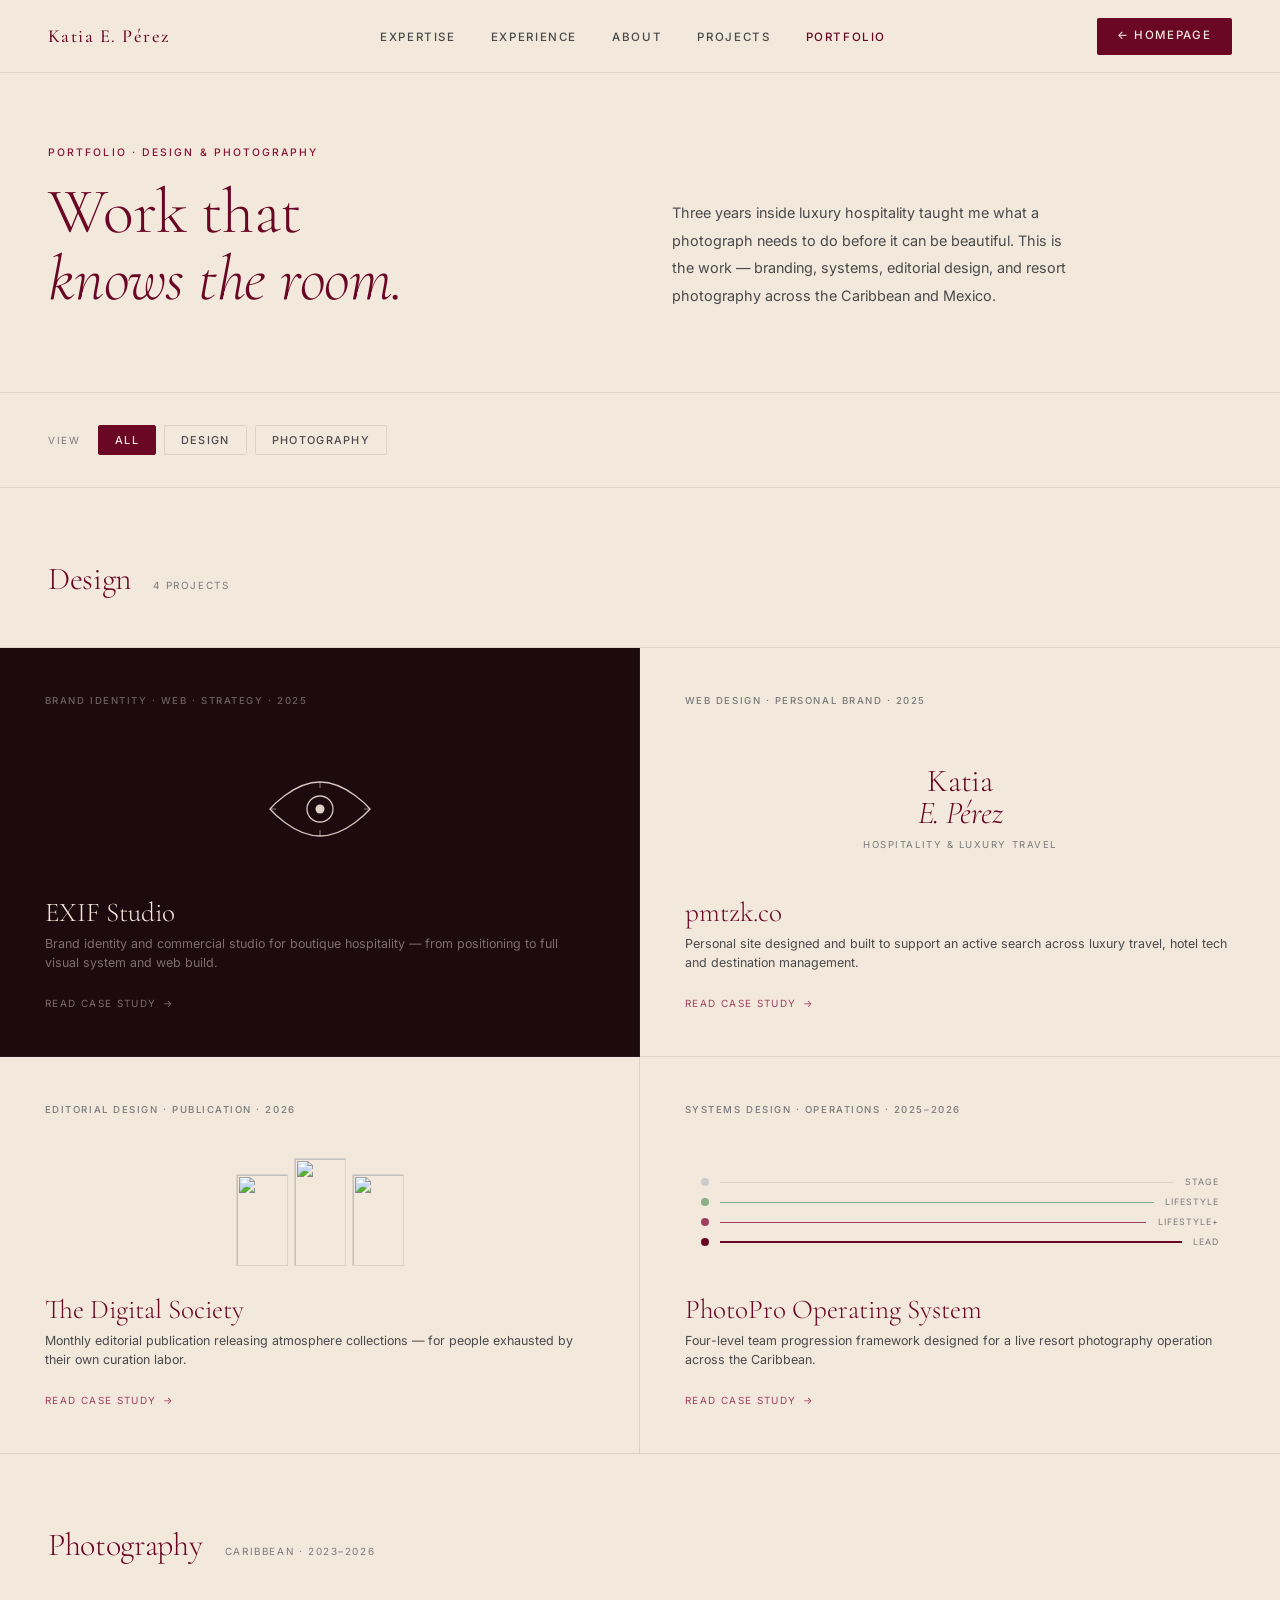
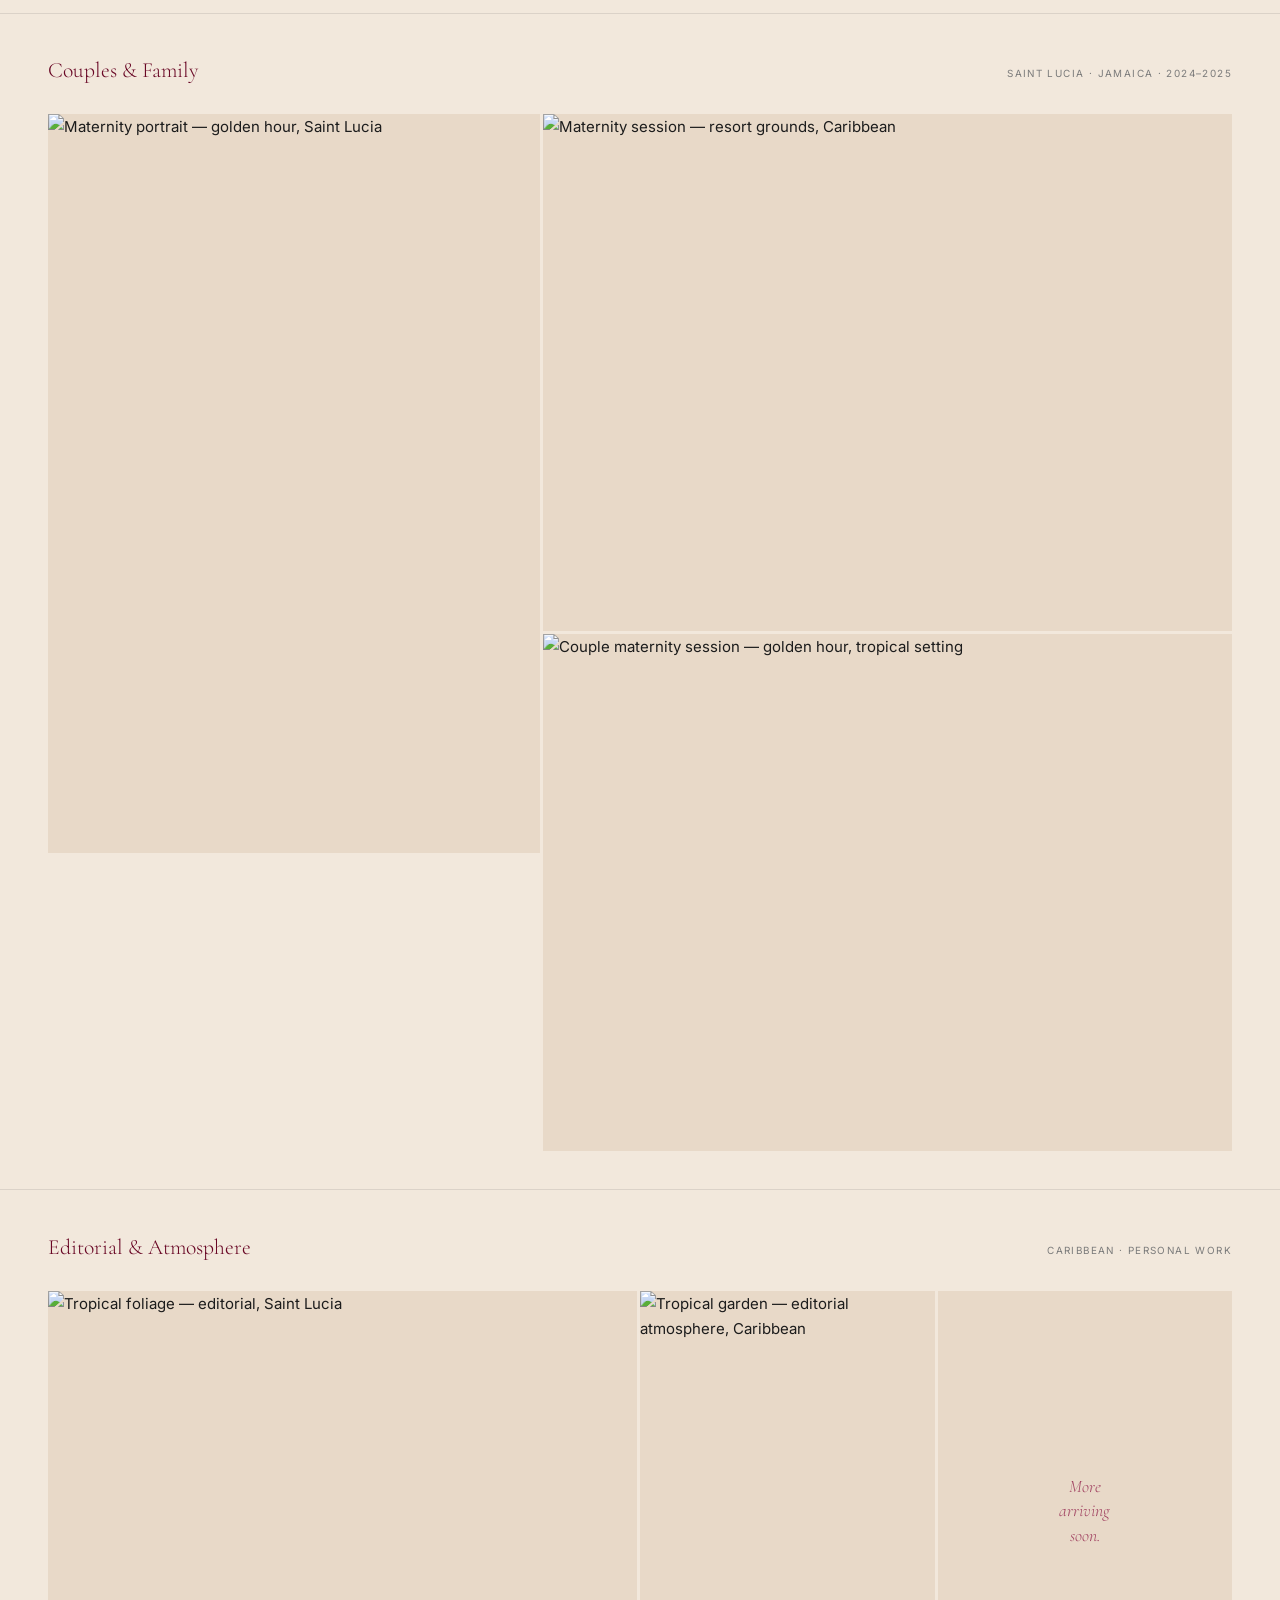
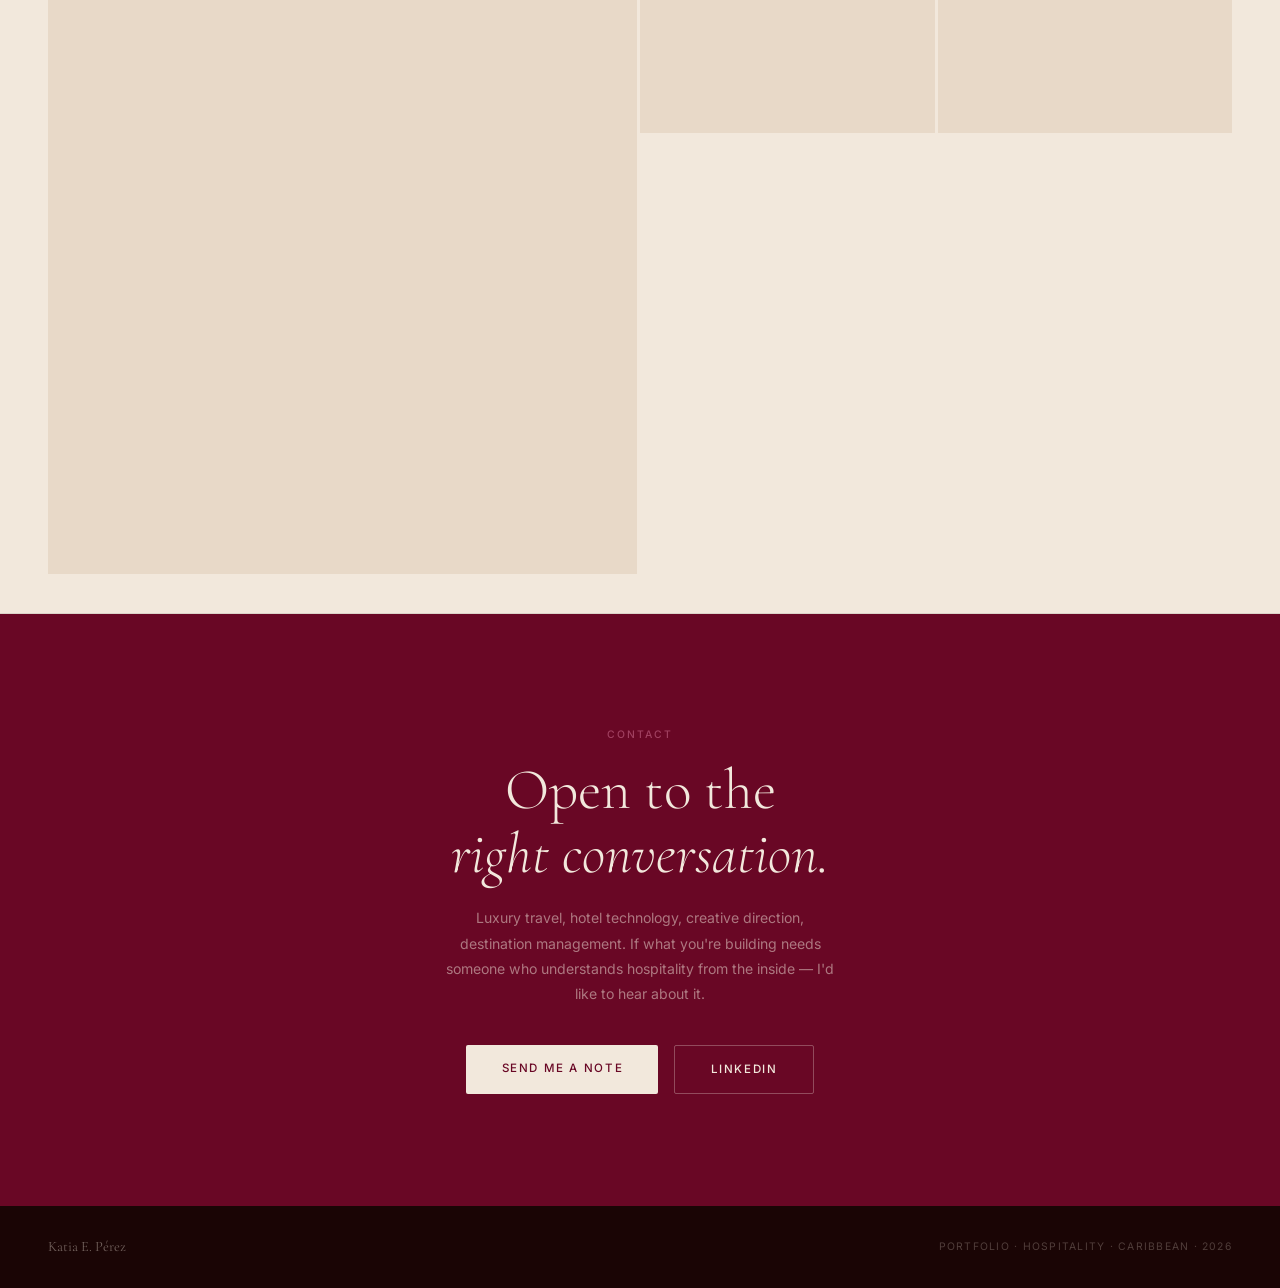
==== portfolio.html @ 643a9458 "Add files via upload" ====
<!DOCTYPE html>
<html lang="en">
<head>
  <meta charset="UTF-8" />
  <meta name="viewport" content="width=device-width, initial-scale=1.0" />
  <title>Portfolio · Katia E. Pérez</title>
  <link rel="preconnect" href="https://fonts.googleapis.com" />
  <link rel="preconnect" href="https://fonts.gstatic.com" crossorigin />
  <link href="https://fonts.googleapis.com/css2?family=Cormorant+Garamond:ital,wght@0,300;0,400;0,500;0,600;1,300;1,400&family=Inter:wght@300;400;500;600&display=swap" rel="stylesheet" />

  <style>
    /* ── EXACT TOKEN SYSTEM FROM pmtzk.co ── */
    :root {
      --burgundy:      #690725;
      --burgundy-mid:  #8B1035;
      --burgundy-soft: #A04060;
      --burgundy-pale: rgba(105,7,37,0.06);
      --cream:         #F2E8DC;
      --cream-dark:    #E8D9C8;
      --cream-deep:    #DDD0BD;
      --ink:           #1C1C1C;
      --ink-muted:     #4A4A4A;
      --ink-light:     #7A7A7A;
      --glass-bg:      rgba(242,232,220,0.60);
      --glass-border:  rgba(28,28,28,0.10);
      --rule:          rgba(28,28,28,0.10);
    }

    *, *::before, *::after { box-sizing: border-box; margin: 0; padding: 0; }
    html { scroll-behavior: smooth; }

    body {
      background-color: var(--cream);
      color: var(--ink);
      font-family: 'Inter', sans-serif;
      font-size: 15px;
      line-height: 1.7;
      overflow-x: hidden;
    }

    /* ────────────────────────────────
       NAV — identical to index.html
    ──────────────────────────────── */
    nav {
      position: fixed;
      top: 0; left: 0; right: 0;
      z-index: 100;
      display: flex;
      align-items: center;
      justify-content: space-between;
      padding: 1.1rem 3rem;
      background: rgba(242,232,220,0.82);
      backdrop-filter: blur(14px);
      -webkit-backdrop-filter: blur(14px);
      border-bottom: 1px solid var(--glass-border);
    }

    .nav-logo {
      font-family: 'Cormorant Garamond', serif;
      font-size: 1.15rem;
      font-weight: 500;
      letter-spacing: 0.08em;
      color: var(--burgundy);
      text-decoration: none;
    }

    .nav-links {
      display: flex;
      gap: 2.2rem;
      list-style: none;
    }

    .nav-links a {
      font-size: 0.72rem;
      font-weight: 500;
      letter-spacing: 0.14em;
      text-transform: uppercase;
      color: var(--ink-muted);
      text-decoration: none;
      transition: color 0.2s;
    }

    .nav-links a:hover,
    .nav-links a.active { color: var(--burgundy); }

    .nav-back {
      display: inline-flex;
      align-items: center;
      gap: 0.5rem;
      font-size: 0.72rem;
      font-weight: 500;
      letter-spacing: 0.12em;
      text-transform: uppercase;
      color: var(--cream);
      background: var(--burgundy);
      padding: 0.55rem 1.3rem;
      border-radius: 2px;
      text-decoration: none;
      transition: background 0.2s;
    }

    .nav-back:hover { background: var(--burgundy-mid); }

    /* ────────────────────────────────
       PAGE HEADER
    ──────────────────────────────── */
    .page-header {
      padding: 9rem 3rem 5rem;
      display: grid;
      grid-template-columns: 1fr 1fr;
      align-items: end;
      gap: 4rem;
      border-bottom: 1px solid var(--rule);
    }

    .page-eyebrow {
      font-size: 0.65rem;
      font-weight: 500;
      letter-spacing: 0.20em;
      text-transform: uppercase;
      color: var(--burgundy-mid);
      margin-bottom: 1rem;
    }

    .page-title {
      font-family: 'Cormorant Garamond', serif;
      font-size: clamp(2.6rem, 5vw, 4.4rem);
      font-weight: 300;
      color: var(--burgundy);
      line-height: 1.05;
      letter-spacing: -0.01em;
    }

    .page-title em {
      font-style: italic;
      font-weight: 300;
    }

    .page-intro {
      font-size: 0.9rem;
      color: var(--ink-muted);
      line-height: 1.9;
      max-width: 46ch;
      align-self: end;
      padding-bottom: 0.2rem;
    }

    /* ────────────────────────────────
       FILTER BAR
    ──────────────────────────────── */
    .filter-bar {
      padding: 2rem 3rem;
      display: flex;
      gap: 0.5rem;
      align-items: center;
      border-bottom: 1px solid var(--rule);
    }

    .filter-label {
      font-size: 0.62rem;
      letter-spacing: 0.16em;
      text-transform: uppercase;
      color: var(--ink-light);
      margin-right: 0.6rem;
    }

    .filter-btn {
      font-family: 'Inter', sans-serif;
      font-size: 0.68rem;
      font-weight: 500;
      letter-spacing: 0.12em;
      text-transform: uppercase;
      border: 1px solid var(--rule);
      background: transparent;
      color: var(--ink-muted);
      padding: 0.45rem 1rem;
      border-radius: 2px;
      cursor: pointer;
      transition: all 0.18s;
    }

    .filter-btn:hover { border-color: var(--burgundy-soft); color: var(--burgundy); }

    .filter-btn.active {
      background: var(--burgundy);
      color: var(--cream);
      border-color: var(--burgundy);
    }

    /* ────────────────────────────────
       SECTION HEADER
    ──────────────────────────────── */
    .section-head {
      padding: 4rem 3rem 2.5rem;
      display: flex;
      align-items: baseline;
      gap: 1.4rem;
      border-bottom: 1px solid var(--rule);
    }

    .section-head h2 {
      font-family: 'Cormorant Garamond', serif;
      font-size: clamp(1.5rem, 2.5vw, 2.2rem);
      font-weight: 300;
      color: var(--burgundy);
      letter-spacing: -0.01em;
    }

    .section-count {
      font-size: 0.62rem;
      letter-spacing: 0.16em;
      text-transform: uppercase;
      color: var(--ink-light);
    }

    /* ────────────────────────────────
       DESIGN GRID
    ──────────────────────────────── */
    .design-grid {
      display: grid;
      grid-template-columns: repeat(2, 1fr);
    }

    /* Each card is a button-like tile */
    .d-card {
      border-right: 1px solid var(--rule);
      border-bottom: 1px solid var(--rule);
      padding: 2.8rem;
      cursor: pointer;
      transition: background 0.22s;
      display: flex;
      flex-direction: column;
      gap: 0;
      min-height: 320px;
      position: relative;
    }

    .d-card:nth-child(even) { border-right: none; }

    .d-card:hover { background: var(--cream-dark); }

    /* Dark EXIF card */
    .d-card.card-exif {
      background: #1C0A0E;
      border-color: rgba(255,255,255,0.06);
    }

    .d-card.card-exif:hover { background: #26080F; }

    .d-card-tag {
      font-size: 0.60rem;
      font-weight: 500;
      letter-spacing: 0.16em;
      text-transform: uppercase;
      color: var(--ink-light);
      margin-bottom: 2rem;
    }

    .card-exif .d-card-tag { color: rgba(255,255,255,0.35); }

    .d-card-visual {
      flex: 1;
      display: flex;
      align-items: center;
      justify-content: center;
      padding: 0.5rem 0 1.8rem;
    }

    .d-card-visual img {
      max-width: 100%;
      max-height: 160px;
      object-fit: contain;
      display: block;
    }

    .d-card-name {
      font-family: 'Cormorant Garamond', serif;
      font-size: 1.7rem;
      font-weight: 300;
      color: var(--burgundy);
      line-height: 1.1;
      margin-bottom: 0.35rem;
    }

    .card-exif .d-card-name { color: var(--cream); }

    .d-card-sub {
      font-size: 0.78rem;
      color: var(--ink-muted);
      line-height: 1.55;
      margin-bottom: 1.4rem;
    }

    .card-exif .d-card-sub { color: rgba(242,232,220,0.45); }

    .d-card-arrow {
      font-size: 0.62rem;
      letter-spacing: 0.14em;
      text-transform: uppercase;
      color: var(--burgundy-soft);
      display: flex;
      align-items: center;
      gap: 0.4rem;
      transition: gap 0.2s;
    }

    .card-exif .d-card-arrow { color: rgba(242,232,220,0.45); }
    .d-card:hover .d-card-arrow { gap: 0.7rem; }

    /* ────────────────────────────────
       CASE STUDY DRAWER
    ──────────────────────────────── */
    .case-drawer {
      display: none;
      grid-column: 1 / -1;
      border-top: 1px solid var(--rule);
      border-bottom: 1px solid var(--rule);
      background: var(--cream);
      animation: drawerIn 0.32s ease;
    }

    .case-drawer.open { display: block; }

    @keyframes drawerIn {
      from { opacity: 0; transform: translateY(-10px); }
      to   { opacity: 1; transform: translateY(0); }
    }

    .case-inner {
      padding: 4rem 3rem;
      display: grid;
      grid-template-columns: 1fr 1fr;
      gap: 5rem;
      align-items: start;
    }

    .case-eyebrow {
      font-size: 0.60rem;
      font-weight: 500;
      letter-spacing: 0.18em;
      text-transform: uppercase;
      color: var(--burgundy-mid);
      margin-bottom: 0.8rem;
    }

    .case-title {
      font-family: 'Cormorant Garamond', serif;
      font-size: clamp(1.9rem, 3vw, 2.8rem);
      font-weight: 300;
      color: var(--burgundy);
      line-height: 1.1;
      letter-spacing: -0.01em;
      margin-bottom: 1.8rem;
    }

    .case-body {
      font-size: 0.84rem;
      color: var(--ink-muted);
      line-height: 1.9;
      margin-bottom: 1.6rem;
    }

    .case-body + .case-body { margin-top: -0.8rem; }

    .case-tags {
      display: flex;
      flex-wrap: wrap;
      gap: 0.4rem;
      margin-top: 1.4rem;
    }

    .c-tag {
      font-size: 0.60rem;
      font-weight: 500;
      letter-spacing: 0.1em;
      text-transform: uppercase;
      color: var(--burgundy-mid);
      border: 1px solid rgba(105,7,37,0.18);
      background: rgba(105,7,37,0.04);
      padding: 0.25rem 0.65rem;
      border-radius: 2px;
    }

    .case-link {
      display: inline-flex;
      align-items: center;
      gap: 0.4rem;
      font-size: 0.68rem;
      font-weight: 500;
      letter-spacing: 0.14em;
      text-transform: uppercase;
      color: var(--burgundy);
      border: 1px solid var(--rule);
      padding: 0.55rem 1.2rem;
      border-radius: 2px;
      text-decoration: none;
      margin-top: 1.6rem;
      transition: background 0.2s, border-color 0.2s;
      width: fit-content;
    }

    .case-link:hover {
      background: var(--burgundy-pale);
      border-color: rgba(105,7,37,0.25);
    }

    /* right column: visuals */
    .case-visuals {
      display: flex;
      flex-direction: column;
      gap: 1rem;
    }

    .cv-row {
      display: grid;
      gap: 0.8rem;
    }

    .cv-row.cols-2 { grid-template-columns: 1fr 1fr; }
    .cv-row.cols-3 { grid-template-columns: 1fr 1fr 1fr; }

    .cv-img {
      width: 100%;
      display: block;
      object-fit: cover;
      border: 1px solid var(--rule);
    }

    .cv-img.ratio-landscape { aspect-ratio: 16/10; }
    .cv-img.ratio-portrait  { aspect-ratio: 9/16; }
    .cv-img.ratio-square    { aspect-ratio: 1; }

    .cv-caption {
      font-size: 0.65rem;
      letter-spacing: 0.08em;
      color: var(--ink-light);
      margin-top: -0.3rem;
    }

    /* System diagram (PhotoPro) */
    .progression {
      border: 1px solid var(--rule);
      background: var(--glass-bg);
      padding: 1.8rem;
      display: flex;
      flex-direction: column;
      gap: 0;
    }

    .prog-row {
      display: flex;
      align-items: center;
      gap: 1rem;
      padding: 0.85rem 0;
      border-bottom: 1px solid var(--rule);
    }

    .prog-row:last-child { border-bottom: none; }

    .prog-dot {
      width: 10px;
      height: 10px;
      border-radius: 50%;
      flex-shrink: 0;
    }

    .prog-level {
      font-size: 0.72rem;
      font-weight: 500;
      letter-spacing: 0.08em;
      text-transform: uppercase;
      width: 80px;
      flex-shrink: 0;
    }

    .prog-desc {
      font-size: 0.75rem;
      color: var(--ink-muted);
      line-height: 1.5;
    }

    /* Quote block for pmtzk.co case */
    .cv-quote {
      border-left: 2px solid var(--burgundy);
      padding: 1.2rem 1.4rem;
      background: var(--cream-dark);
      font-family: 'Cormorant Garamond', serif;
      font-size: 1.25rem;
      font-weight: 300;
      color: var(--burgundy);
      font-style: italic;
      line-height: 1.4;
    }

    /* Close button */
    .case-close-row {
      padding: 1.5rem 3rem;
      border-top: 1px solid var(--rule);
      display: flex;
      justify-content: flex-end;
    }

    .btn-close {
      font-family: 'Inter', sans-serif;
      font-size: 0.65rem;
      font-weight: 500;
      letter-spacing: 0.14em;
      text-transform: uppercase;
      background: none;
      border: 1px solid var(--rule);
      color: var(--ink-muted);
      padding: 0.45rem 1rem;
      border-radius: 2px;
      cursor: pointer;
      transition: border-color 0.2s, color 0.2s;
    }

    .btn-close:hover { border-color: var(--burgundy-soft); color: var(--burgundy); }

    /* ────────────────────────────────
       PHOTOGRAPHY
    ──────────────────────────────── */
    .photo-section { padding: 0 0 0; }

    .photo-series {
      border-bottom: 1px solid var(--rule);
    }

    .series-header {
      padding: 2.4rem 3rem 1.6rem;
      display: flex;
      align-items: baseline;
      justify-content: space-between;
    }

    .series-title {
      font-family: 'Cormorant Garamond', serif;
      font-size: 1.35rem;
      font-weight: 300;
      color: var(--burgundy);
    }

    .series-meta {
      font-size: 0.62rem;
      letter-spacing: 0.14em;
      text-transform: uppercase;
      color: var(--ink-light);
    }

    /* Photo grids — no padding, edge-to-edge within 3rem side gutters */
    .photo-grid {
      display: grid;
      gap: 3px;
      padding: 0 3rem 2.4rem;
    }

    .photo-grid.g-2col  { grid-template-columns: 1fr 1fr; }
    .photo-grid.g-3col  { grid-template-columns: 2fr 1fr 1fr; }
    .photo-grid.g-asym  { grid-template-columns: 1fr 1.4fr; }

    .p-item {
      overflow: hidden;
      background: var(--cream-dark);
      position: relative;
    }

    .p-item img {
      width: 100%;
      height: 100%;
      object-fit: cover;
      display: block;
      transition: transform 0.55s ease;
    }

    .p-item:hover img { transform: scale(1.04); }

    .p-item.tall     { aspect-ratio: 2/3; }
    .p-item.portrait { aspect-ratio: 3/4; }
    .p-item.square   { aspect-ratio: 1; }
    .p-item.wide     { aspect-ratio: 4/3; }
    .p-item.cinema   { aspect-ratio: 16/9; }

    /* stack sub-grid inside a cell */
    .p-stack {
      display: flex;
      flex-direction: column;
      gap: 3px;
    }

    .p-placeholder {
      width: 100%;
      height: 100%;
      background: var(--cream-dark);
      display: flex;
      align-items: center;
      justify-content: center;
      padding: 2rem;
    }

    .p-placeholder-text {
      font-family: 'Cormorant Garamond', serif;
      font-size: 1.1rem;
      font-weight: 300;
      font-style: italic;
      color: var(--burgundy-soft);
      text-align: center;
      line-height: 1.4;
    }

    /* ────────────────────────────────
       CTA BAND — matches #contact on index
    ──────────────────────────────── */
    .cta-band {
      background: var(--burgundy);
      text-align: center;
      padding: 7rem 3rem;
    }

    .cta-eyebrow {
      font-size: 0.65rem;
      font-weight: 500;
      letter-spacing: 0.20em;
      text-transform: uppercase;
      color: var(--burgundy-soft);
      margin-bottom: 1rem;
    }

    .cta-heading {
      font-family: 'Cormorant Garamond', serif;
      font-size: clamp(2.2rem, 4.5vw, 3.6rem);
      font-weight: 300;
      color: var(--cream);
      line-height: 1.1;
      margin-bottom: 1.2rem;
    }

    .cta-heading em { font-style: italic; }

    .cta-sub {
      font-size: 0.88rem;
      color: rgba(242,232,220,0.5);
      max-width: 44ch;
      margin: 0 auto 2.4rem;
      line-height: 1.8;
    }

    .cta-btns {
      display: flex;
      justify-content: center;
      gap: 1rem;
      flex-wrap: wrap;
    }

    .cta-btn-light {
      display: inline-block;
      font-size: 0.72rem;
      font-weight: 500;
      letter-spacing: 0.14em;
      text-transform: uppercase;
      background: var(--cream);
      color: var(--burgundy);
      padding: 0.85rem 2.2rem;
      border-radius: 2px;
      text-decoration: none;
      transition: background 0.2s;
    }

    .cta-btn-light:hover { background: var(--cream-dark); }

    .cta-btn-outline {
      display: inline-block;
      font-size: 0.72rem;
      font-weight: 500;
      letter-spacing: 0.14em;
      text-transform: uppercase;
      border: 1px solid rgba(242,232,220,0.30);
      color: var(--cream);
      padding: 0.85rem 2.2rem;
      border-radius: 2px;
      text-decoration: none;
      transition: border-color 0.2s;
    }

    .cta-btn-outline:hover { border-color: rgba(242,232,220,0.7); }

    /* ────────────────────────────────
       FOOTER — identical to index.html
    ──────────────────────────────── */
    footer {
      background: #1A0505;
      padding: 1.8rem 3rem;
      display: flex;
      justify-content: space-between;
      align-items: center;
    }

    .footer-name {
      font-family: 'Cormorant Garamond', serif;
      font-size: 0.9rem;
      color: rgba(242,232,220,0.4);
    }

    .footer-right {
      font-size: 0.65rem;
      letter-spacing: 0.12em;
      text-transform: uppercase;
      color: rgba(242,232,220,0.25);
    }

    /* ────────────────────────────────
       SCROLL FADE — same as index
    ──────────────────────────────── */
    .fade-in {
      opacity: 0;
      transform: translateY(16px);
      transition: opacity 0.60s ease, transform 0.60s ease;
    }

    .fade-in.visible {
      opacity: 1;
      transform: translateY(0);
    }

    /* ────────────────────────────────
       HIDDEN utility
    ──────────────────────────────── */
    .sec-hidden { display: none !important; }

    /* ────────────────────────────────
       RESPONSIVE
    ──────────────────────────────── */
    @media (max-width: 900px) {
      nav { padding: 1rem 1.4rem; }
      .nav-links { display: none; }
      .page-header { grid-template-columns: 1fr; padding: 7rem 1.4rem 3rem; gap: 1.8rem; }
      .filter-bar { padding: 1.4rem 1.4rem; }
      .section-head { padding: 3rem 1.4rem 1.8rem; }
      .design-grid { grid-template-columns: 1fr; }
      .d-card { border-right: none; }
      .d-card:nth-child(even) { border-right: none; }
      .case-inner { grid-template-columns: 1fr; gap: 2.4rem; padding: 2.4rem 1.4rem; }
      .case-close-row { padding: 1.2rem 1.4rem; }
      .cv-row.cols-2 { grid-template-columns: 1fr 1fr; }
      .cv-row.cols-3 { grid-template-columns: 1fr 1fr 1fr; }
      .series-header { padding: 2rem 1.4rem 1.2rem; }
      .photo-grid { padding: 0 1.4rem 2rem; }
      .photo-grid.g-3col { grid-template-columns: 1fr 1fr; }
      .cta-band { padding: 5rem 1.4rem; }
      footer { flex-direction: column; gap: 0.5rem; text-align: center; padding: 1.4rem; }
    }

    @media (max-width: 580px) {
      .photo-grid.g-2col,
      .photo-grid.g-asym { grid-template-columns: 1fr; }
      .cv-row.cols-3 { grid-template-columns: 1fr 1fr; }
    }

    @media (prefers-reduced-motion: reduce) {
      .fade-in { opacity: 1; transform: none; transition: none; }
    }
  </style>
</head>
<body>

  <!-- NAV -->
  <nav>
    <a href="/" class="nav-logo">Katia E. Pérez</a>
    <ul class="nav-links">
      <li><a href="/#expertise">Expertise</a></li>
      <li><a href="/#destinations">Experience</a></li>
      <li><a href="/#about">About</a></li>
      <li><a href="/#projects">Projects</a></li>
      <li><a href="/portfolio" class="active">Portfolio</a></li>
    </ul>
    <a href="/" class="nav-back">← Homepage</a>
  </nav>

  <!-- PAGE HEADER -->
  <div class="page-header fade-in">
    <div>
      <p class="page-eyebrow">Portfolio · Design &amp; Photography</p>
      <h1 class="page-title">Work that<br /><em>knows the room.</em></h1>
    </div>
    <p class="page-intro">Three years inside luxury hospitality taught me what a photograph needs to do before it can be beautiful. This is the work — branding, systems, editorial design, and resort photography across the Caribbean and Mexico.</p>
  </div>

  <!-- FILTER BAR -->
  <div class="filter-bar">
    <span class="filter-label">View</span>
    <button class="filter-btn active" data-filter="all">All</button>
    <button class="filter-btn" data-filter="design">Design</button>
    <button class="filter-btn" data-filter="photography">Photography</button>
  </div>

  <!-- ══════════════════════════════════════
       DESIGN
  ══════════════════════════════════════ -->
  <div id="sec-design">

    <div class="section-head fade-in">
      <h2>Design</h2>
      <span class="section-count">4 projects</span>
    </div>

    <div class="design-grid">

      <!-- ── CARD 1: EXIF Studio ── -->
      <div class="d-card card-exif fade-in" tabindex="0" role="button" aria-expanded="false" onclick="toggleCase('cs-exif', this)">
        <span class="d-card-tag">Brand Identity · Web · Strategy · 2025</span>
        <div class="d-card-visual">
          <!-- EXIF Eye inline SVG (cream on dark) -->
          <svg width="110" height="66" viewBox="0 0 110 66" fill="none" xmlns="http://www.w3.org/2000/svg">
            <path d="M55 6 C28 6 5 33 5 33 C5 33 28 60 55 60 C82 60 105 33 105 33 C105 33 82 6 55 6Z"
                  stroke="#F2E8DC" stroke-width="1.3" fill="none" opacity="0.85"/>
            <circle cx="55" cy="33" r="13" stroke="#F2E8DC" stroke-width="1.3" fill="none" opacity="0.85"/>
            <circle cx="55" cy="33" r="4.5" fill="#F2E8DC" opacity="0.9"/>
            <line x1="55" y1="6"  x2="55" y2="12"  stroke="#F2E8DC" stroke-width="1" opacity="0.5"/>
            <line x1="55" y1="54" x2="55" y2="60"  stroke="#F2E8DC" stroke-width="1" opacity="0.5"/>
            <line x1="5"  y1="33" x2="11" y2="33"  stroke="#F2E8DC" stroke-width="1" opacity="0.5"/>
            <line x1="99" y1="33" x2="105" y2="33" stroke="#F2E8DC" stroke-width="1" opacity="0.5"/>
          </svg>
        </div>
        <div>
          <div class="d-card-name">EXIF Studio</div>
          <div class="d-card-sub">Brand identity and commercial studio for boutique hospitality — from positioning to full visual system and web build.</div>
          <div class="d-card-arrow">Read case study <span>→</span></div>
        </div>
      </div>

      <!-- ── CARD 2: pmtzk.co ── -->
      <div class="d-card fade-in" style="transition-delay:0.05s;" tabindex="0" role="button" aria-expanded="false" onclick="toggleCase('cs-pmtzk', this)">
        <span class="d-card-tag">Web Design · Personal Brand · 2025</span>
        <div class="d-card-visual">
          <div style="text-align:center; padding: 1rem;">
            <div style="font-family:'Cormorant Garamond',serif; font-size:2rem; font-weight:300; color:var(--burgundy); letter-spacing:-0.01em; line-height:1;">
              Katia<br/><em>E. Pérez</em>
            </div>
            <div style="font-size:0.6rem; letter-spacing:0.16em; text-transform:uppercase; color:var(--ink-light); margin-top:0.5rem;">
              Hospitality &amp; Luxury Travel
            </div>
          </div>
        </div>
        <div>
          <div class="d-card-name">pmtzk.co</div>
          <div class="d-card-sub">Personal site designed and built to support an active search across luxury travel, hotel tech and destination management.</div>
          <div class="d-card-arrow">Read case study <span>→</span></div>
        </div>
      </div>

      <!-- CASE STUDY: EXIF Studio -->
      <div class="case-drawer" id="cs-exif">
        <div class="case-inner">
          <div>
            <p class="case-eyebrow">Brand Identity · Web Design · Service Design · 2025</p>
            <h2 class="case-title">EXIF Studio</h2>
            <p class="case-body">The brief I wrote for myself: build a studio that serves boutique hotels the way a creative director would — not as a photographer who shows up and shoots, but as someone who understands how a property earns its rate and knows what imagery needs to do before it can be beautiful.</p>
            <p class="case-body">Every decision in the brand came from the same question: what communicates precision without coldness? The eye mark draws from EXIF's meaning — the invisible metadata layer that gives images context. Five logo variations designed for different applications, from favicon to photo watermark to embossed stationery. One restraint rule throughout: never decorate what you can earn.</p>
            <p class="case-body">The website was built from scratch in HTML/CSS, deployed via Cloudflare Pages and GitHub, bilingual from launch. Service architecture built around two entry points: the Atmosphere Audit and the Visual Reset — sold as projects with defined scope, not retainers.</p>
            <div class="case-tags">
              <span class="c-tag">Brand Strategy</span>
              <span class="c-tag">Logo Design</span>
              <span class="c-tag">Visual Identity</span>
              <span class="c-tag">Web Design</span>
              <span class="c-tag">HTML / CSS</span>
              <span class="c-tag">Cloudflare Pages</span>
              <span class="c-tag">Service Architecture</span>
              <span class="c-tag">Copywriting</span>
            </div>
            <a href="https://exif.studio" target="_blank" rel="noopener" class="case-link">Visit exif.studio ↗</a>
          </div>
          <div class="case-visuals">
            <div class="cv-row cols-1">
              <img src="portfolio-assets/exif-screen-1.jpg" alt="EXIF Studio homepage — hero section" class="cv-img ratio-landscape">
            </div>
            <div class="cv-row cols-2">
              <img src="portfolio-assets/exif-screen-2.jpg" alt="EXIF Studio — services section" class="cv-img ratio-landscape">
              <img src="portfolio-assets/exif-screen-3.jpg" alt="EXIF Studio — why EXIF section" class="cv-img ratio-landscape">
            </div>
            <div class="cv-row cols-1">
              <img src="portfolio-assets/exif-logo-sheet.jpg" alt="EXIF Eye — logo system with variations" class="cv-img ratio-landscape" style="object-fit:cover; aspect-ratio:16/9; object-position: top;">
            </div>
          </div>
        </div>
        <div class="case-close-row">
          <button class="btn-close" onclick="toggleCase('cs-exif', null)">Close ✕</button>
        </div>
      </div>

      <!-- CASE STUDY: pmtzk.co -->
      <div class="case-drawer" id="cs-pmtzk">
        <div class="case-inner">
          <div>
            <p class="case-eyebrow">Web Design · Personal Branding · 2025</p>
            <h2 class="case-title">pmtzk.co</h2>
            <p class="case-body">The constraint: a site that reads as professional without reading as a portfolio. A hospitality operator in active job search doesn't show personality the way a designer does — she shows track record, clarity of thought and commercial credibility.</p>
            <p class="case-body">Built from scratch in HTML/CSS with no framework, deployed on Cloudflare Pages from a GitHub repo. Designed around Cormorant Garamond and Inter — a pair that mirrors the tone of the work: warm and precise in the same breath. Every section anticipates a question a hiring manager would have before they ask it. Metrics visible immediately, no content between them and the contact.</p>
            <p class="case-body">The site is actively used in applications to roles in luxury travel, hotel technology and destination management across Mexico and the Caribbean.</p>
            <div class="case-tags">
              <span class="c-tag">HTML / CSS</span>
              <span class="c-tag">Visual Design</span>
              <span class="c-tag">Typography</span>
              <span class="c-tag">Copywriting</span>
              <span class="c-tag">GitHub</span>
              <span class="c-tag">Cloudflare Pages</span>
              <span class="c-tag">Personal Branding</span>
            </div>
            <a href="/" class="case-link">Visit pmtzk.co ↗</a>
          </div>
          <div class="case-visuals">
            <div class="cv-quote">"I work where hospitality meets strategy."</div>
            <p class="case-body" style="font-size:0.78rem; margin-top:-0.4rem;">The copy came before the design — written to position hospitality operations experience as a commercial advantage, not just a credential.</p>
            <div style="background:var(--cream-dark); border:1px solid var(--rule); padding:1.8rem; display:flex; flex-direction:column; gap:0.7rem;">
              <p style="font-size:0.62rem; letter-spacing:0.16em; text-transform:uppercase; color:var(--ink-light);">Design decisions</p>
              <div style="font-size:0.78rem; color:var(--ink-muted); line-height:1.7; display:flex; flex-direction:column; gap:0.5rem;">
                <div style="display:flex; gap:0.7rem;"><span style="color:var(--burgundy-soft); flex-shrink:0;">—</span> Cream background instead of white: reads luxury, not tech</div>
                <div style="display:flex; gap:0.7rem;"><span style="color:var(--burgundy-soft); flex-shrink:0;">—</span> Burgundy as primary: warm authority without being corporate</div>
                <div style="display:flex; gap:0.7rem;"><span style="color:var(--burgundy-soft); flex-shrink:0;">—</span> Glass morphism cards: subtle depth without visual noise</div>
                <div style="display:flex; gap:0.7rem;"><span style="color:var(--burgundy-soft); flex-shrink:0;">—</span> Scroll-fade animation: paced reading, not information dump</div>
              </div>
            </div>
          </div>
        </div>
        <div class="case-close-row">
          <button class="btn-close" onclick="toggleCase('cs-pmtzk', null)">Close ✕</button>
        </div>
      </div>

      <!-- ── CARD 3: The Digital Society ── -->
      <div class="d-card fade-in" tabindex="0" role="button" aria-expanded="false" onclick="toggleCase('cs-tds', this)">
        <span class="d-card-tag">Editorial Design · Publication · 2026</span>
        <div class="d-card-visual">
          <!-- Three wallpaper thumbnails in miniature -->
          <div style="display:flex; gap:6px; align-items:flex-end; justify-content:center;">
            <img src="portfolio-assets/tds-wallpaper-1.jpg" alt="" style="width:52px; height:92px; object-fit:cover; border:1px solid var(--rule);">
            <img src="portfolio-assets/tds-wallpaper-2.jpg" alt="" style="width:52px; height:108px; object-fit:cover; border:1px solid var(--rule);">
            <img src="portfolio-assets/tds-wallpaper-3.jpg" alt="" style="width:52px; height:92px; object-fit:cover; border:1px solid var(--rule);">
          </div>
        </div>
        <div>
          <div class="d-card-name">The Digital Society</div>
          <div class="d-card-sub">Monthly editorial publication releasing atmosphere collections — for people exhausted by their own curation labor.</div>
          <div class="d-card-arrow">Read case study <span>→</span></div>
        </div>
      </div>

      <!-- ── CARD 4: PhotoPro System ── -->
      <div class="d-card fade-in" style="transition-delay:0.05s;" tabindex="0" role="button" aria-expanded="false" onclick="toggleCase('cs-photopro', this)">
        <span class="d-card-tag">Systems Design · Operations · 2025–2026</span>
        <div class="d-card-visual">
          <div style="width:100%; display:flex; flex-direction:column; gap:5px; padding: 0 1rem;">
            <div style="display:flex; align-items:center; gap:0.7rem;">
              <div style="width:8px;height:8px;border-radius:50%;background:#ccc;flex-shrink:0;"></div>
              <div style="flex:1; height:1px; background:var(--rule);"></div>
              <span style="font-size:0.55rem;letter-spacing:0.12em;text-transform:uppercase;color:var(--ink-light);">Stage</span>
            </div>
            <div style="display:flex; align-items:center; gap:0.7rem;">
              <div style="width:8px;height:8px;border-radius:50%;background:#8BAF88;flex-shrink:0;"></div>
              <div style="flex:1; height:1px; background:#8BAF88;"></div>
              <span style="font-size:0.55rem;letter-spacing:0.12em;text-transform:uppercase;color:var(--ink-light);">Lifestyle</span>
            </div>
            <div style="display:flex; align-items:center; gap:0.7rem;">
              <div style="width:8px;height:8px;border-radius:50%;background:var(--burgundy-soft);flex-shrink:0;"></div>
              <div style="flex:1; height:1.5px; background:var(--burgundy-soft);"></div>
              <span style="font-size:0.55rem;letter-spacing:0.12em;text-transform:uppercase;color:var(--ink-light);">Lifestyle+</span>
            </div>
            <div style="display:flex; align-items:center; gap:0.7rem;">
              <div style="width:8px;height:8px;border-radius:50%;background:var(--burgundy);flex-shrink:0;"></div>
              <div style="flex:1; height:2px; background:var(--burgundy);"></div>
              <span style="font-size:0.55rem;letter-spacing:0.12em;text-transform:uppercase;color:var(--ink-light);">Lead</span>
            </div>
          </div>
        </div>
        <div>
          <div class="d-card-name">PhotoPro Operating System</div>
          <div class="d-card-sub">Four-level team progression framework designed for a live resort photography operation across the Caribbean.</div>
          <div class="d-card-arrow">Read case study <span>→</span></div>
        </div>
      </div>

      <!-- CASE STUDY: The Digital Society -->
      <div class="case-drawer" id="cs-tds">
        <div class="case-inner">
          <div>
            <p class="case-eyebrow">Art Direction · Editorial Design · Publication Architecture · 2026</p>
            <h2 class="case-title">The Digital Society</h2>
            <p class="case-body">The idea starts with a real problem: people with good taste have stopped enjoying their own taste because they spend all their time managing it. The Digital Society is a monthly publication for people who want to return to an atmosphere rather than build one.</p>
            <p class="case-body">Each volume is a complete atmosphere — color systems, editorial writing, curated film, music, book and object lists, downloadable wallpapers in 4K. The design language lives in the tension between moody richness (deep crimson, liquid gold, near-black) and quiet typographic precision. The challenge was designing artifacts that feel valuable before the content is read — objects, not documents.</p>
            <p class="case-body">Volume 001 — Wine Atelier — is complete: 10 wallpapers optimized for iPad, desktop and phone, with a typographic system and voice guide for the editorial layer. Membership architecture and back-catalog strategy finalized.</p>
            <div class="case-tags">
              <span class="c-tag">Art Direction</span>
              <span class="c-tag">Editorial Design</span>
              <span class="c-tag">Wallpaper Design</span>
              <span class="c-tag">Publication Architecture</span>
              <span class="c-tag">Content Strategy</span>
              <span class="c-tag">Membership Model</span>
            </div>
          </div>
          <div class="case-visuals">
            <div class="cv-row cols-1">
              <img src="portfolio-assets/tds-mockup.jpg" alt="The Digital Society — Wine Atelier, product mockup" class="cv-img ratio-landscape">
            </div>
            <div class="cv-row cols-3">
              <img src="portfolio-assets/tds-wallpaper-1.jpg" alt="Collect moments, not things" class="cv-img ratio-portrait">
              <img src="portfolio-assets/tds-wallpaper-2.jpg" alt="Taste cannot be rushed" class="cv-img ratio-portrait">
              <img src="portfolio-assets/tds-wallpaper-4.jpg" alt="There is beauty in restraint" class="cv-img ratio-portrait">
            </div>
            <p class="cv-caption">Volume 001 · Wine Atelier · 10 wallpapers · 4K · iPad &amp; Desktop</p>
          </div>
        </div>
        <div class="case-close-row">
          <button class="btn-close" onclick="toggleCase('cs-tds', null)">Close ✕</button>
        </div>
      </div>

      <!-- CASE STUDY: PhotoPro -->
      <div class="case-drawer" id="cs-photopro">
        <div class="case-inner">
          <div>
            <p class="case-eyebrow">Systems Design · Team Development · Operations · 2025–2026</p>
            <h2 class="case-title">PhotoPro Operating System</h2>
            <p class="case-body">The problem: a team with no shared language for what good looks like. New photographers arrived and left on the same timeline, with no documentation of why either happened. Performance conversations had no anchors. Evaluation happened only when something went wrong.</p>
            <p class="case-body">The solution was a full career progression system — four levels (Stage, Lifestyle, Lifestyle+, Lead) with defined competencies at each stage, bilateral progress logbooks evaluated on a set cadence, and parallel specialization tracks for weddings and mentorship. The design challenge was translating operational knowledge into a legible system: one that a new manager could inherit and run, and that a photographer could see themselves inside of.</p>
            <p class="case-body">Implemented with a team of 5+ across two property rotations. Adopted by regional direction as the documentation standard for the market.</p>
            <div class="case-tags">
              <span class="c-tag">System Design</span>
              <span class="c-tag">Documentation</span>
              <span class="c-tag">Training Architecture</span>
              <span class="c-tag">Performance Management</span>
              <span class="c-tag">Notion</span>
              <span class="c-tag">Operations</span>
            </div>
          </div>
          <div class="case-visuals">
            <div class="progression">
              <div class="prog-row">
                <div class="prog-dot" style="background:#D0D0D0; border:1.5px solid #bbb;"></div>
                <div class="prog-level" style="color:var(--ink-muted);">Stage</div>
                <div class="prog-desc">Foundation — technique, service standards, consistency. The entry level for all new photographers regardless of prior experience.</div>
              </div>
              <div class="prog-row">
                <div class="prog-dot" style="background:#8BAF88;"></div>
                <div class="prog-level" style="color:#4a7c59;">Lifestyle</div>
                <div class="prog-desc">Guest-read capability, editorial eye, sales fluency. Can work independently and contribute to daily revenue targets.</div>
              </div>
              <div class="prog-row">
                <div class="prog-dot" style="background:var(--burgundy-soft);"></div>
                <div class="prog-level" style="color:var(--burgundy-soft);">Lifestyle+</div>
                <div class="prog-desc">Specialization track — weddings or mentorship. Higher-value sessions, junior team support, event leadership.</div>
              </div>
              <div class="prog-row">
                <div class="prog-dot" style="background:var(--burgundy);"></div>
                <div class="prog-level" style="color:var(--burgundy);">Lead</div>
                <div class="prog-desc">Full operational ownership, team management, recruitment cycle. The system was designed to develop this role from within.</div>
              </div>
            </div>
            <p class="case-body" style="font-size:0.78rem; color:var(--ink-light); font-style:italic; margin-top:0.2rem;">"The system was designed to work without me in the room. That was the constraint and the point."</p>
          </div>
        </div>
        <div class="case-close-row">
          <button class="btn-close" onclick="toggleCase('cs-photopro', null)">Close ✕</button>
        </div>
      </div>

    </div><!-- /design-grid -->
  </div><!-- /sec-design -->

  <!-- ══════════════════════════════════════
       PHOTOGRAPHY
  ══════════════════════════════════════ -->
  <div id="sec-photo">

    <div class="section-head fade-in">
      <h2>Photography</h2>
      <span class="section-count">Caribbean · 2023–2026</span>
    </div>

    <div class="photo-section">

      <!-- Series 1: Couples & Family -->
      <div class="photo-series fade-in">
        <div class="series-header">
          <span class="series-title">Couples &amp; Family</span>
          <span class="series-meta">Saint Lucia · Jamaica · 2024–2025</span>
        </div>
        <div class="photo-grid g-asym">
          <div class="p-item tall">
            <img src="portfolio-assets/photo-maternity-1.jpg"
                 alt="Maternity portrait — golden hour, Saint Lucia" loading="lazy">
          </div>
          <div class="p-stack">
            <div class="p-item wide" style="flex:1;">
              <img src="portfolio-assets/photo-maternity-2.jpg"
                   alt="Maternity session — resort grounds, Caribbean" loading="lazy">
            </div>
            <div class="p-item wide" style="flex:1;">
              <img src="portfolio-assets/photo-maternity-3.jpg"
                   alt="Couple maternity session — golden hour, tropical setting" loading="lazy">
            </div>
          </div>
        </div>
      </div>

      <!-- Series 2: Editorial & Atmosphere -->
      <div class="photo-series fade-in" style="transition-delay:0.1s;">
        <div class="series-header">
          <span class="series-title">Editorial &amp; Atmosphere</span>
          <span class="series-meta">Caribbean · Personal work</span>
        </div>
        <div class="photo-grid g-3col">
          <div class="p-item tall">
            <img src="portfolio-assets/photo-foliage.jpg"
                 alt="Tropical foliage — editorial, Saint Lucia" loading="lazy">
          </div>
          <div class="p-item tall">
            <img src="portfolio-assets/photo-garden.jpg"
                 alt="Tropical garden — editorial atmosphere, Caribbean" loading="lazy">
          </div>
          <div class="p-item tall">
            <div class="p-placeholder">
              <p class="p-placeholder-text">More<br/>arriving<br/>soon.</p>
            </div>
          </div>
        </div>
      </div>

    </div><!-- /photo-section -->
  </div><!-- /sec-photo -->

  <!-- CTA BAND -->
  <div class="cta-band fade-in">
    <p class="cta-eyebrow">Contact</p>
    <h2 class="cta-heading">Open to the<br /><em>right conversation.</em></h2>
    <p class="cta-sub">Luxury travel, hotel technology, creative direction, destination management. If what you're building needs someone who understands hospitality from the inside — I'd like to hear about it.</p>
    <div class="cta-btns">
      <a href="mailto:pmtzk@icloud.com" class="cta-btn-light">Send me a note</a>
      <a href="https://linkedin.com/in/pmtzk" target="_blank" rel="noopener" class="cta-btn-outline">LinkedIn</a>
    </div>
  </div>

  <!-- FOOTER -->
  <footer>
    <div class="footer-name">Katia E. Pérez</div>
    <div class="footer-right">Portfolio · Hospitality · Caribbean · 2026</div>
  </footer>

  <script>
    // ── SCROLL FADE ──
    const faders = document.querySelectorAll('.fade-in');
    const io = new IntersectionObserver(
      entries => entries.forEach(e => {
        if (e.isIntersecting) { e.target.classList.add('visible'); io.unobserve(e.target); }
      }),
      { threshold: 0.07 }
    );
    faders.forEach(f => io.observe(f));

    // ── FILTER ──
    document.querySelectorAll('.filter-btn').forEach(btn => {
      btn.addEventListener('click', () => {
        document.querySelectorAll('.filter-btn').forEach(b => b.classList.remove('active'));
        btn.classList.add('active');
        const f = btn.dataset.filter;
        const ds = document.getElementById('sec-design');
        const ps = document.getElementById('sec-photo');
        if (f === 'all')         { ds.classList.remove('sec-hidden'); ps.classList.remove('sec-hidden'); }
        else if (f === 'design') { ds.classList.remove('sec-hidden'); ps.classList.add('sec-hidden'); }
        else                     { ds.classList.add('sec-hidden');    ps.classList.remove('sec-hidden'); }
      });
    });

    // ── CASE STUDY TOGGLE ──
    let currentCase = null;
    let currentCard = null;

    function toggleCase(id, card) {
      const el = document.getElementById(id);
      if (!el) return;

      // same card clicked again → close
      if (currentCase === el) {
        el.classList.remove('open');
        if (currentCard) currentCard.setAttribute('aria-expanded', 'false');
        currentCase = null;
        currentCard = null;
        return;
      }

      // close previous
      if (currentCase) {
        currentCase.classList.remove('open');
        if (currentCard) currentCard.setAttribute('aria-expanded', 'false');
      }

      el.classList.add('open');
      if (card) card.setAttribute('aria-expanded', 'true');
      currentCase = el;
      currentCard = card;

      // scroll drawer into view with a small offset
      setTimeout(() => {
        el.scrollIntoView({ behavior: 'smooth', block: 'nearest' });
      }, 60);
    }

    // keyboard accessibility for cards
    document.querySelectorAll('.d-card').forEach(card => {
      card.addEventListener('keydown', e => {
        if (e.key === 'Enter' || e.key === ' ') {
          e.preventDefault();
          card.click();
        }
      });
    });
  </script>

</body>
</html>
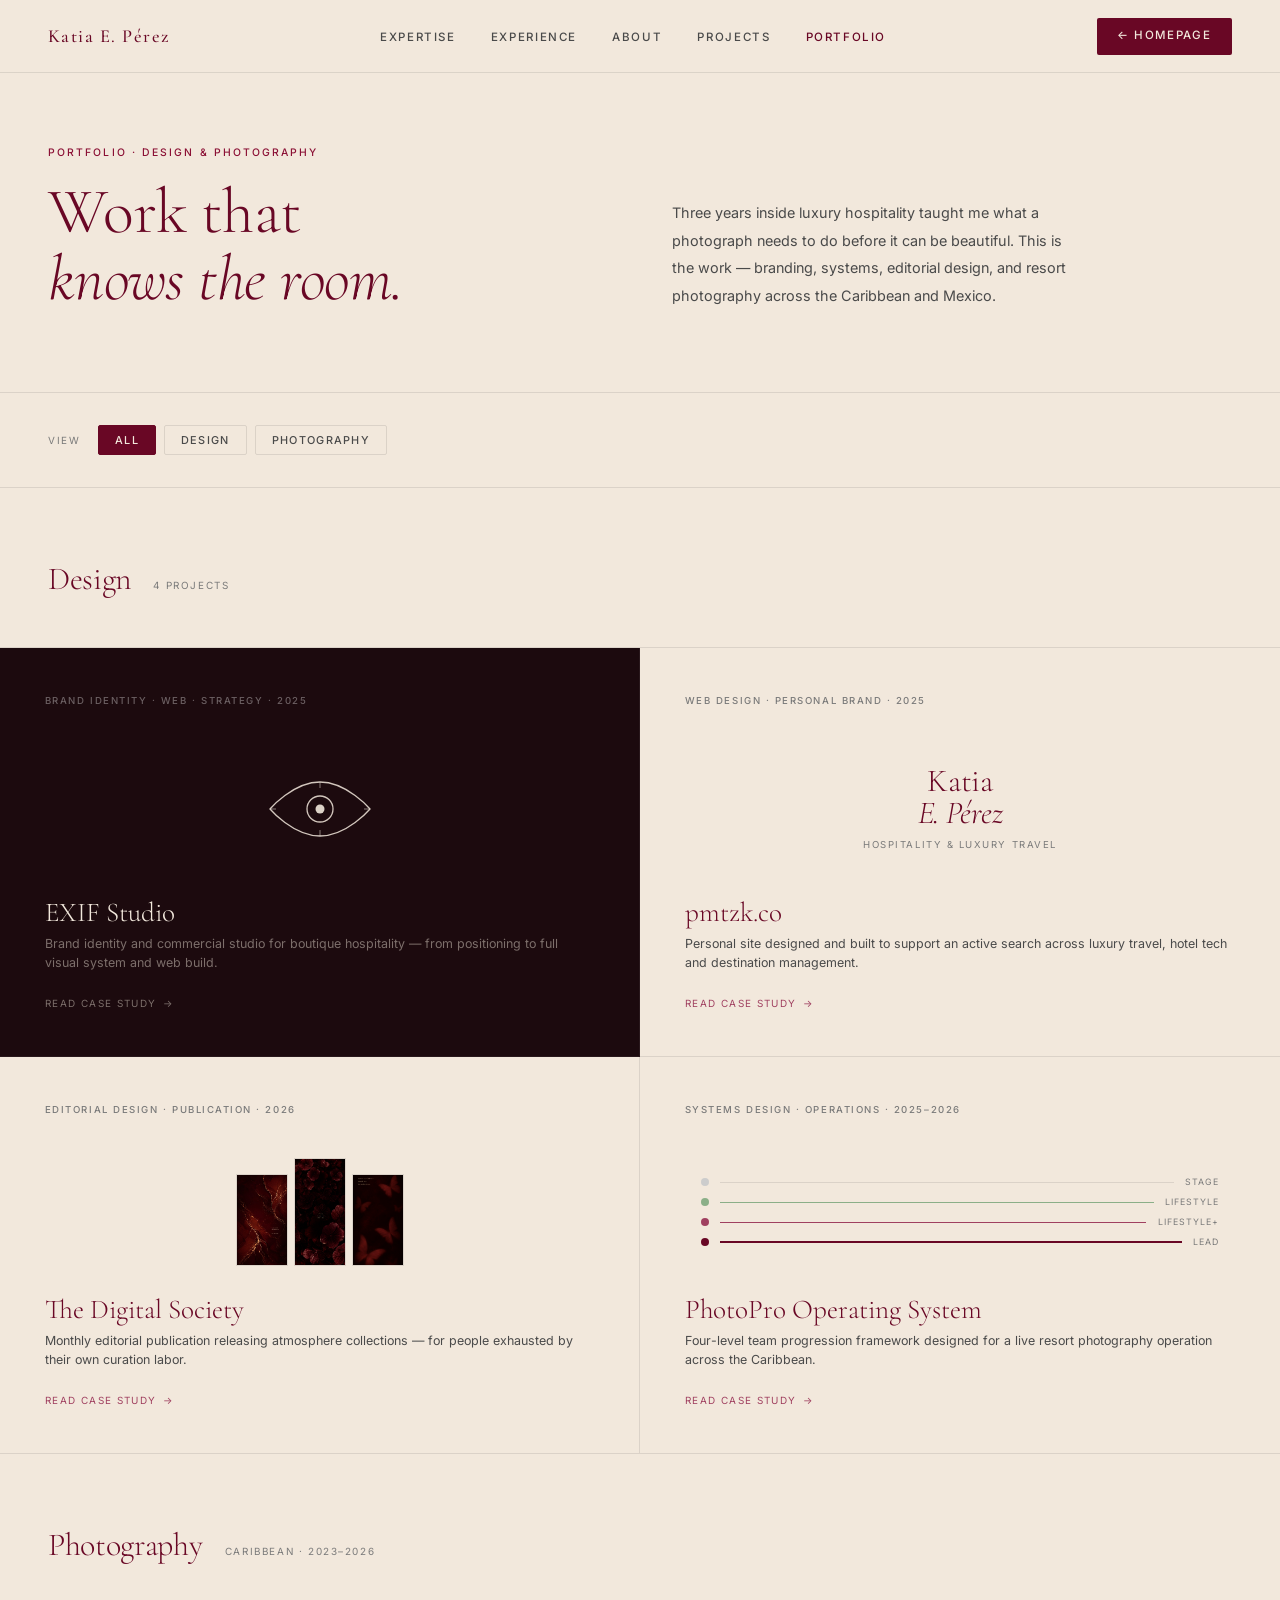
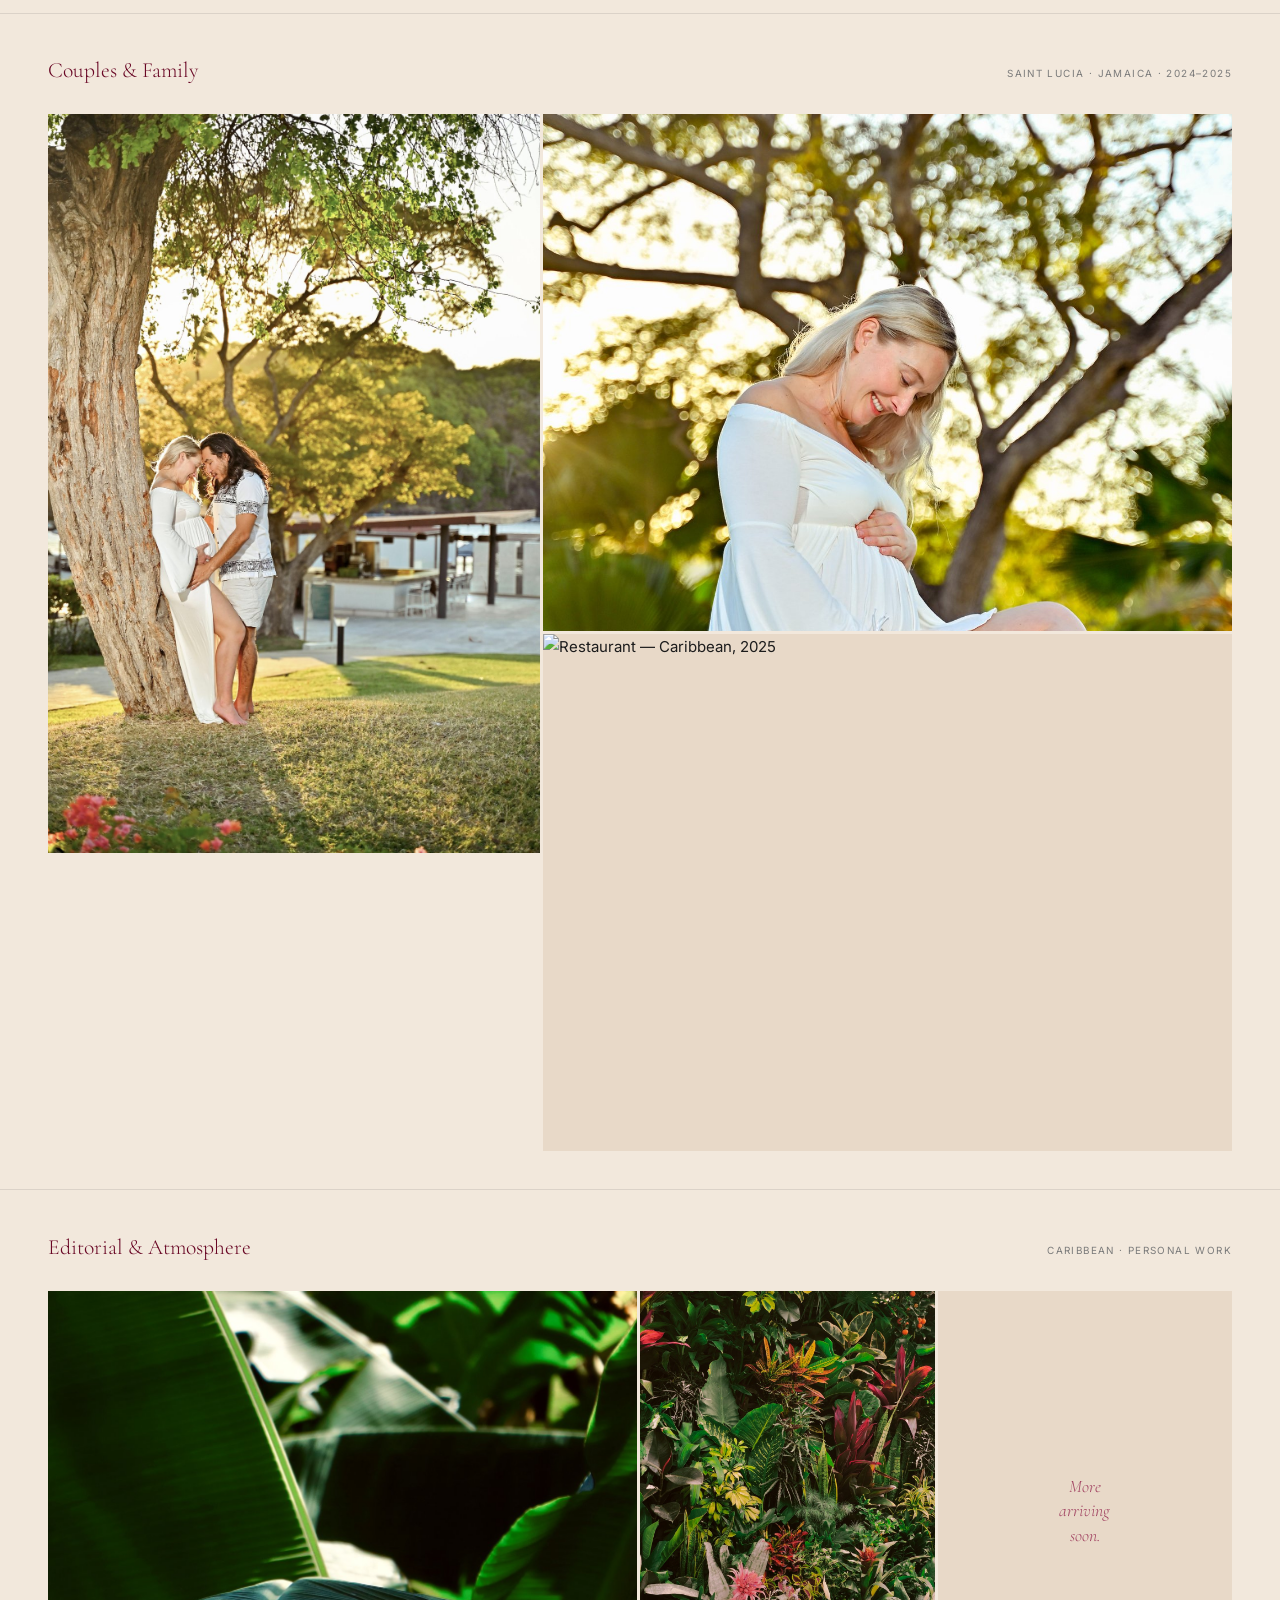
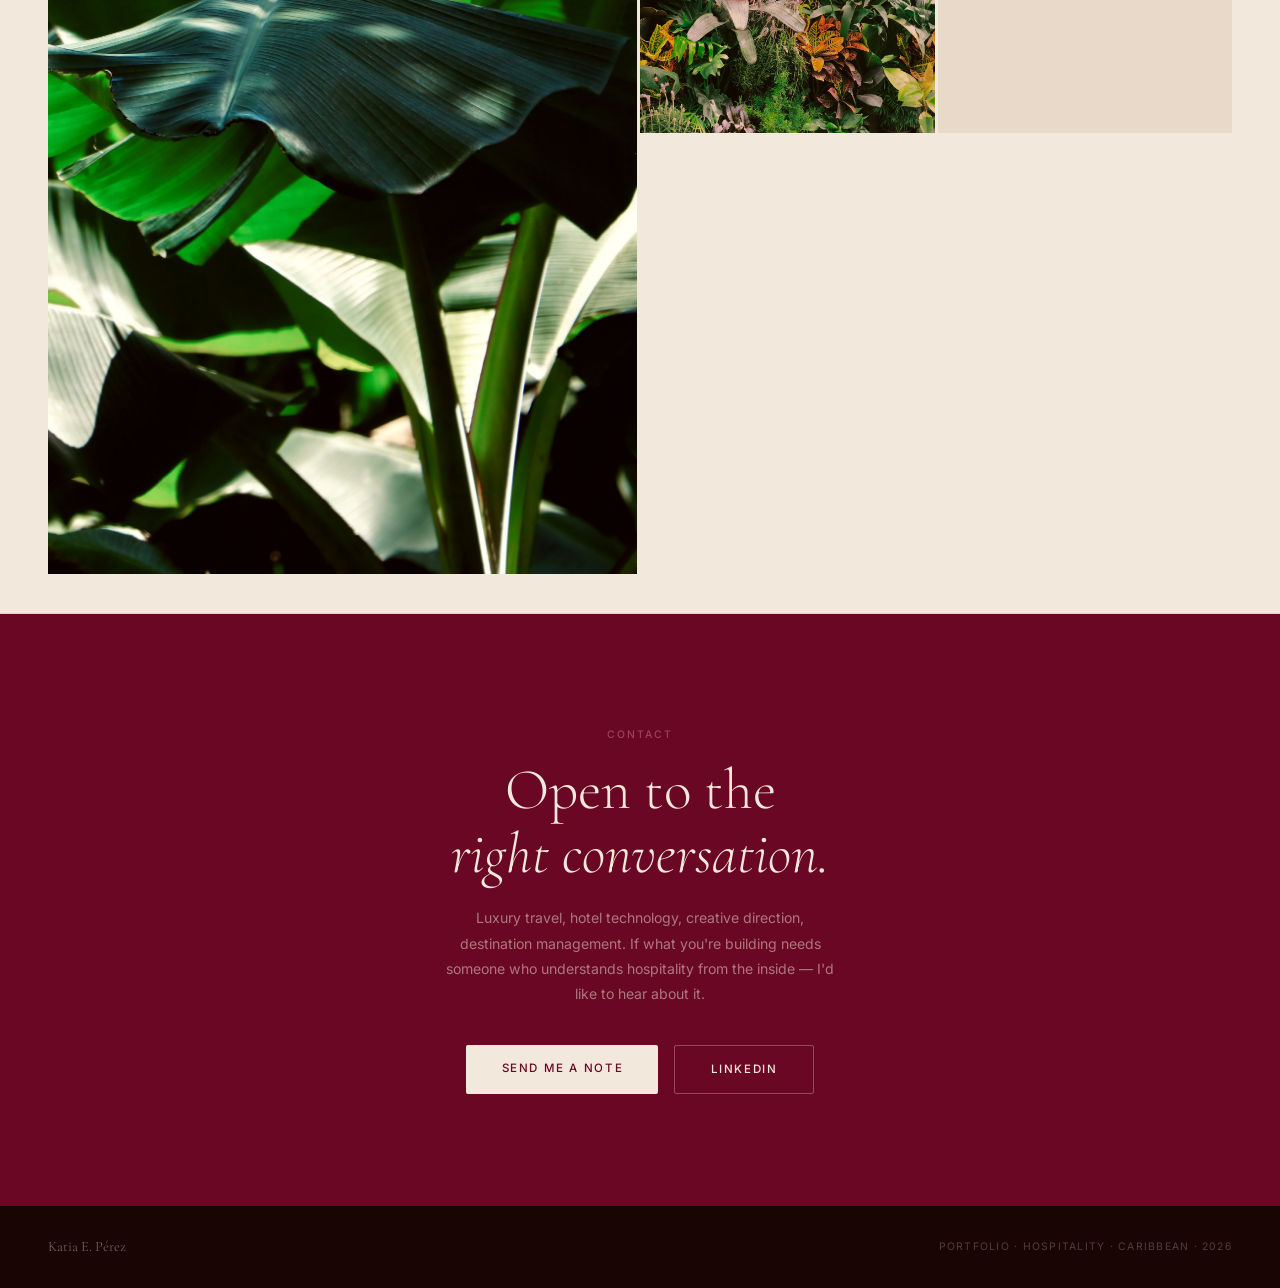
==== commit a1a84b66: "Add files via upload" ====
--- a/portfolio.html
+++ b/portfolio.html
@@ -870,14 +870,14 @@
           </div>
           <div class="case-visuals">
             <div class="cv-row cols-1">
-              <img src="portfolio-assets/exif-screen-1.jpg" alt="EXIF Studio homepage — hero section" class="cv-img ratio-landscape">
+              <img src="exif-screen-1.jpeg" alt="EXIF Studio homepage — hero section" class="cv-img ratio-landscape">
             </div>
             <div class="cv-row cols-2">
-              <img src="portfolio-assets/exif-screen-2.jpg" alt="EXIF Studio — services section" class="cv-img ratio-landscape">
-              <img src="portfolio-assets/exif-screen-3.jpg" alt="EXIF Studio — why EXIF section" class="cv-img ratio-landscape">
+              <img src="exif-screen-2.jpeg" alt="EXIF Studio — services section" class="cv-img ratio-landscape">
+              <img src="exif-screen-3.jpeg" alt="EXIF Studio — why EXIF section" class="cv-img ratio-landscape">
             </div>
             <div class="cv-row cols-1">
-              <img src="portfolio-assets/exif-logo-sheet.jpg" alt="EXIF Eye — logo system with variations" class="cv-img ratio-landscape" style="object-fit:cover; aspect-ratio:16/9; object-position: top;">
+              <img src="exif-logo-sheet.jpeg" alt="EXIF Eye — logo system with variations" class="cv-img ratio-landscape" style="object-fit:cover; aspect-ratio:16/9; object-position: top;">
             </div>
           </div>
         </div>
@@ -931,9 +931,9 @@
         <div class="d-card-visual">
           <!-- Three wallpaper thumbnails in miniature -->
           <div style="display:flex; gap:6px; align-items:flex-end; justify-content:center;">
-            <img src="portfolio-assets/tds-wallpaper-1.jpg" alt="" style="width:52px; height:92px; object-fit:cover; border:1px solid var(--rule);">
-            <img src="portfolio-assets/tds-wallpaper-2.jpg" alt="" style="width:52px; height:108px; object-fit:cover; border:1px solid var(--rule);">
-            <img src="portfolio-assets/tds-wallpaper-3.jpg" alt="" style="width:52px; height:92px; object-fit:cover; border:1px solid var(--rule);">
+            <img src="tds-wallpaper-1.jpeg" alt="" style="width:52px; height:92px; object-fit:cover; border:1px solid var(--rule);">
+            <img src="tds-wallpaper-2.jpeg" alt="" style="width:52px; height:108px; object-fit:cover; border:1px solid var(--rule);">
+            <img src="tds-wallpaper-3.jpeg" alt="" style="width:52px; height:92px; object-fit:cover; border:1px solid var(--rule);">
           </div>
         </div>
         <div>
@@ -997,12 +997,12 @@
           </div>
           <div class="case-visuals">
             <div class="cv-row cols-1">
-              <img src="portfolio-assets/tds-mockup.jpg" alt="The Digital Society — Wine Atelier, product mockup" class="cv-img ratio-landscape">
+              <img src="tds-mockup.jpeg" alt="The Digital Society — Wine Atelier, product mockup" class="cv-img ratio-landscape">
             </div>
             <div class="cv-row cols-3">
-              <img src="portfolio-assets/tds-wallpaper-1.jpg" alt="Collect moments, not things" class="cv-img ratio-portrait">
-              <img src="portfolio-assets/tds-wallpaper-2.jpg" alt="Taste cannot be rushed" class="cv-img ratio-portrait">
-              <img src="portfolio-assets/tds-wallpaper-4.jpg" alt="There is beauty in restraint" class="cv-img ratio-portrait">
+              <img src="tds-wallpaper-1.jpeg" alt="Collect moments, not things" class="cv-img ratio-portrait">
+              <img src="tds-wallpaper-2.jpeg" alt="Taste cannot be rushed" class="cv-img ratio-portrait">
+              <img src="tds-wallpaper-4.jpeg" alt="There is beauty in restraint" class="cv-img ratio-portrait">
             </div>
             <p class="cv-caption">Volume 001 · Wine Atelier · 10 wallpapers · 4K · iPad &amp; Desktop</p>
           </div>
@@ -1084,17 +1084,17 @@
         </div>
         <div class="photo-grid g-asym">
           <div class="p-item tall">
-            <img src="portfolio-assets/photo-maternity-1.jpg"
+            <img src="photo-maternity-1.jpeg"
                  alt="Maternity portrait — golden hour, Saint Lucia" loading="lazy">
           </div>
           <div class="p-stack">
             <div class="p-item wide" style="flex:1;">
-              <img src="portfolio-assets/photo-maternity-2.jpg"
+              <img src="photo-maternity-2.jpeg"
                    alt="Maternity session — resort grounds, Caribbean" loading="lazy">
             </div>
             <div class="p-item wide" style="flex:1;">
-              <img src="portfolio-assets/photo-maternity-3.jpg"
-                   alt="Couple maternity session — golden hour, tropical setting" loading="lazy">
+              <img src="sessions-01.jpeg"
+                   alt="Restaurant — Caribbean, 2025" loading="lazy">
             </div>
           </div>
         </div>
@@ -1108,11 +1108,11 @@
         </div>
         <div class="photo-grid g-3col">
           <div class="p-item tall">
-            <img src="portfolio-assets/photo-foliage.jpg"
+            <img src="photo-foliage.jpeg"
                  alt="Tropical foliage — editorial, Saint Lucia" loading="lazy">
           </div>
           <div class="p-item tall">
-            <img src="portfolio-assets/photo-garden.jpg"
+            <img src="photo-garden.jpeg"
                  alt="Tropical garden — editorial atmosphere, Caribbean" loading="lazy">
           </div>
           <div class="p-item tall">
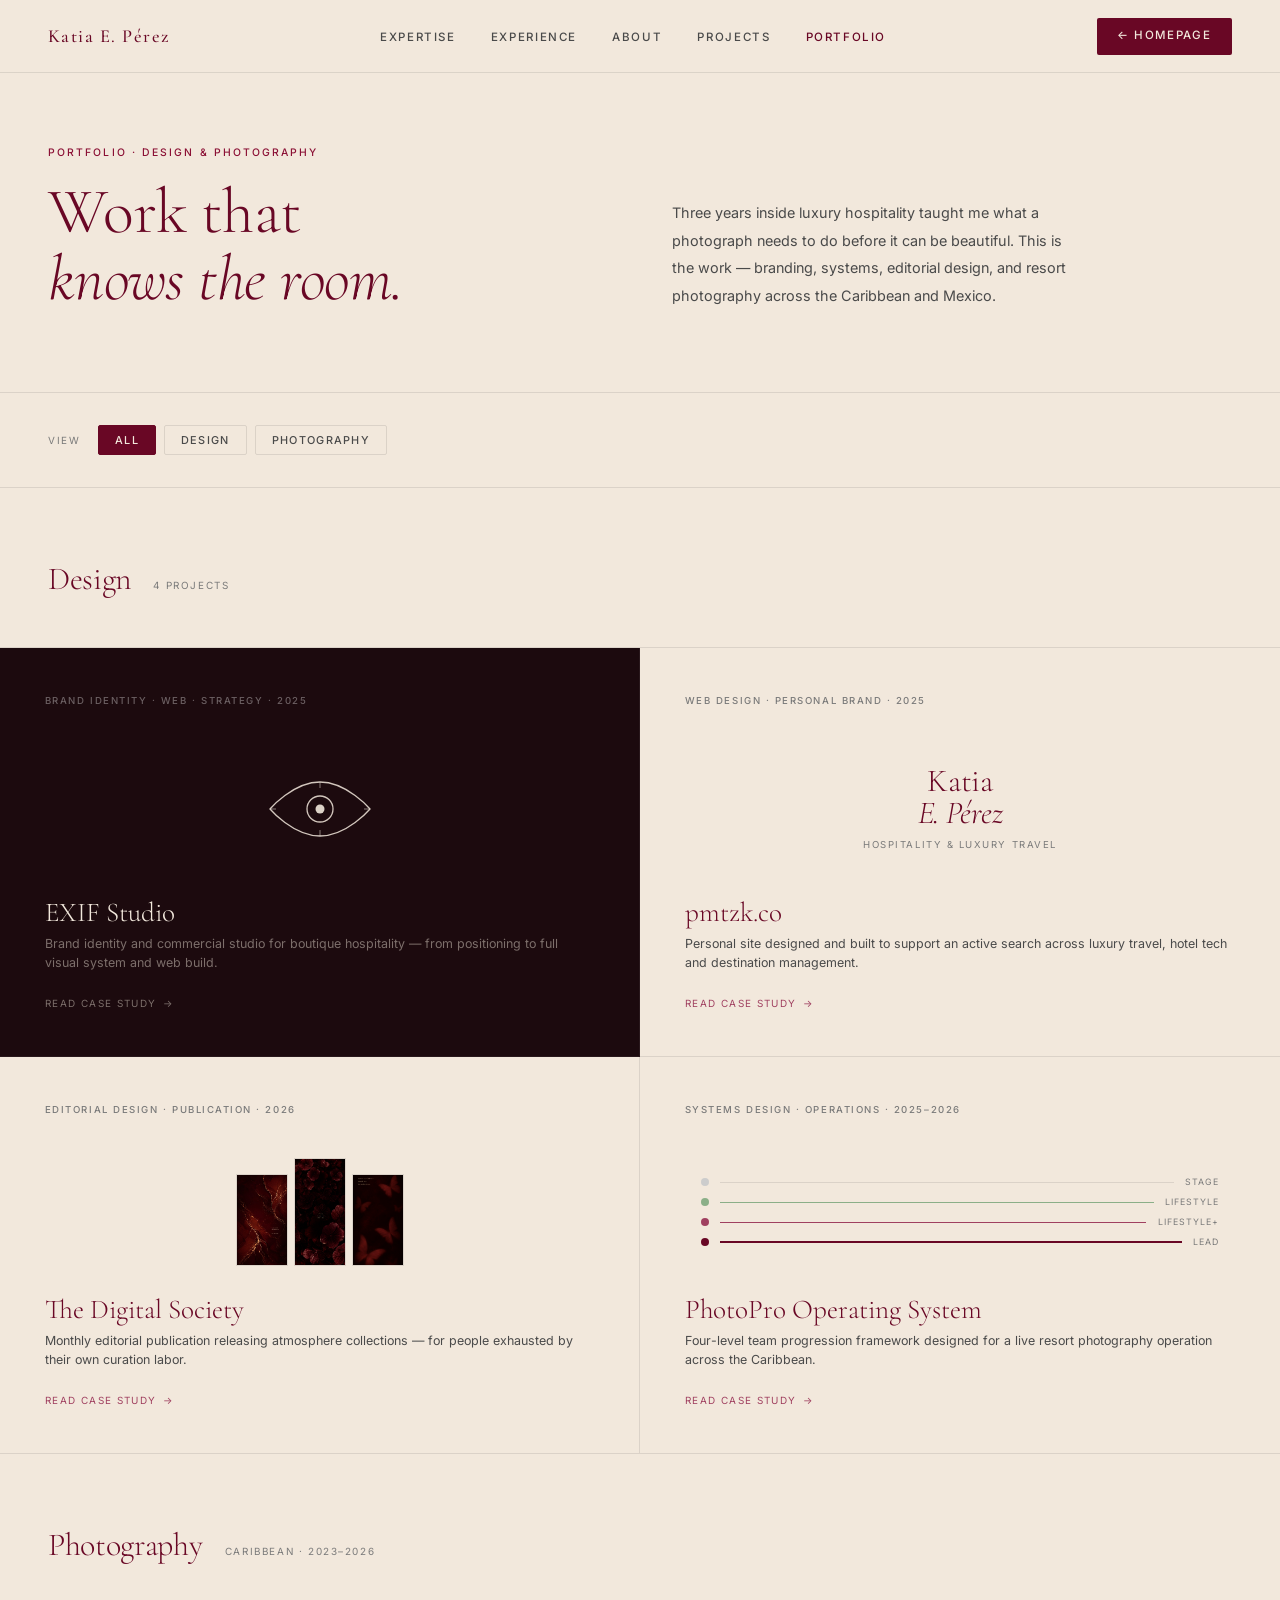
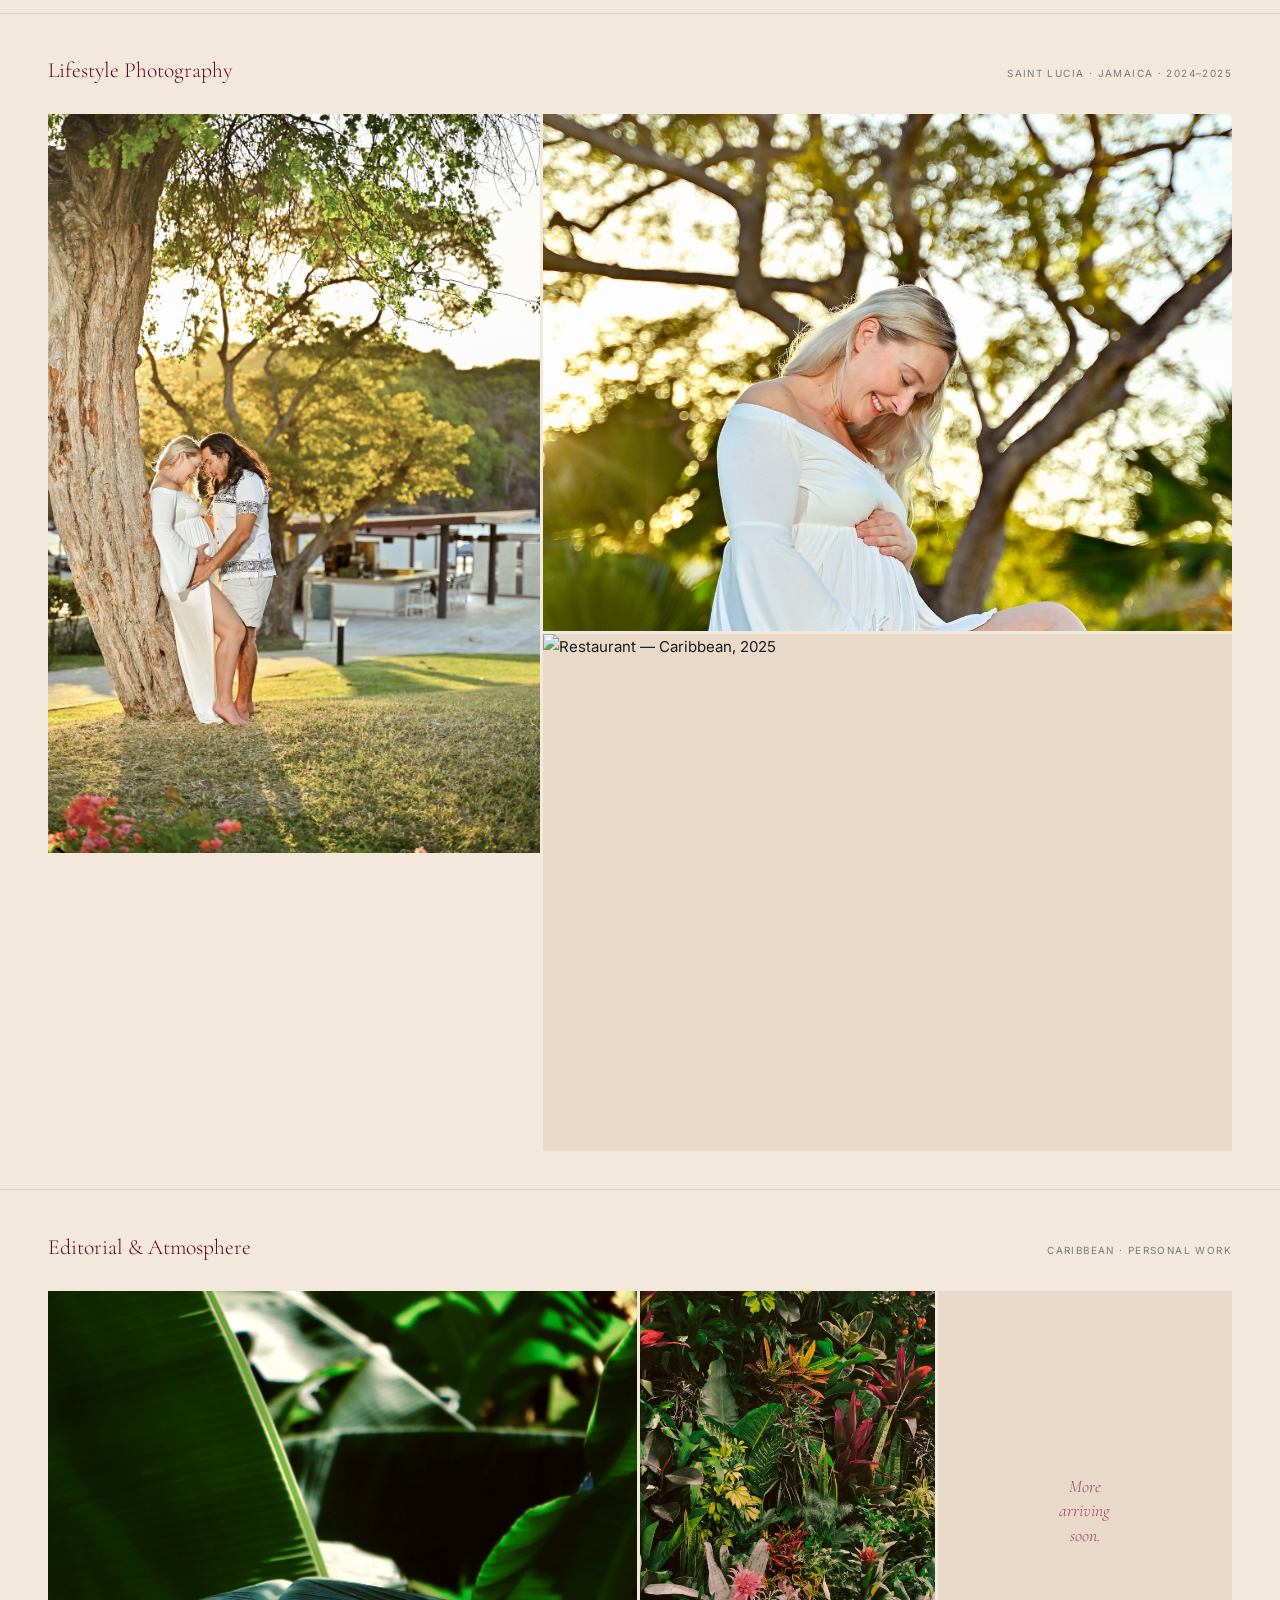
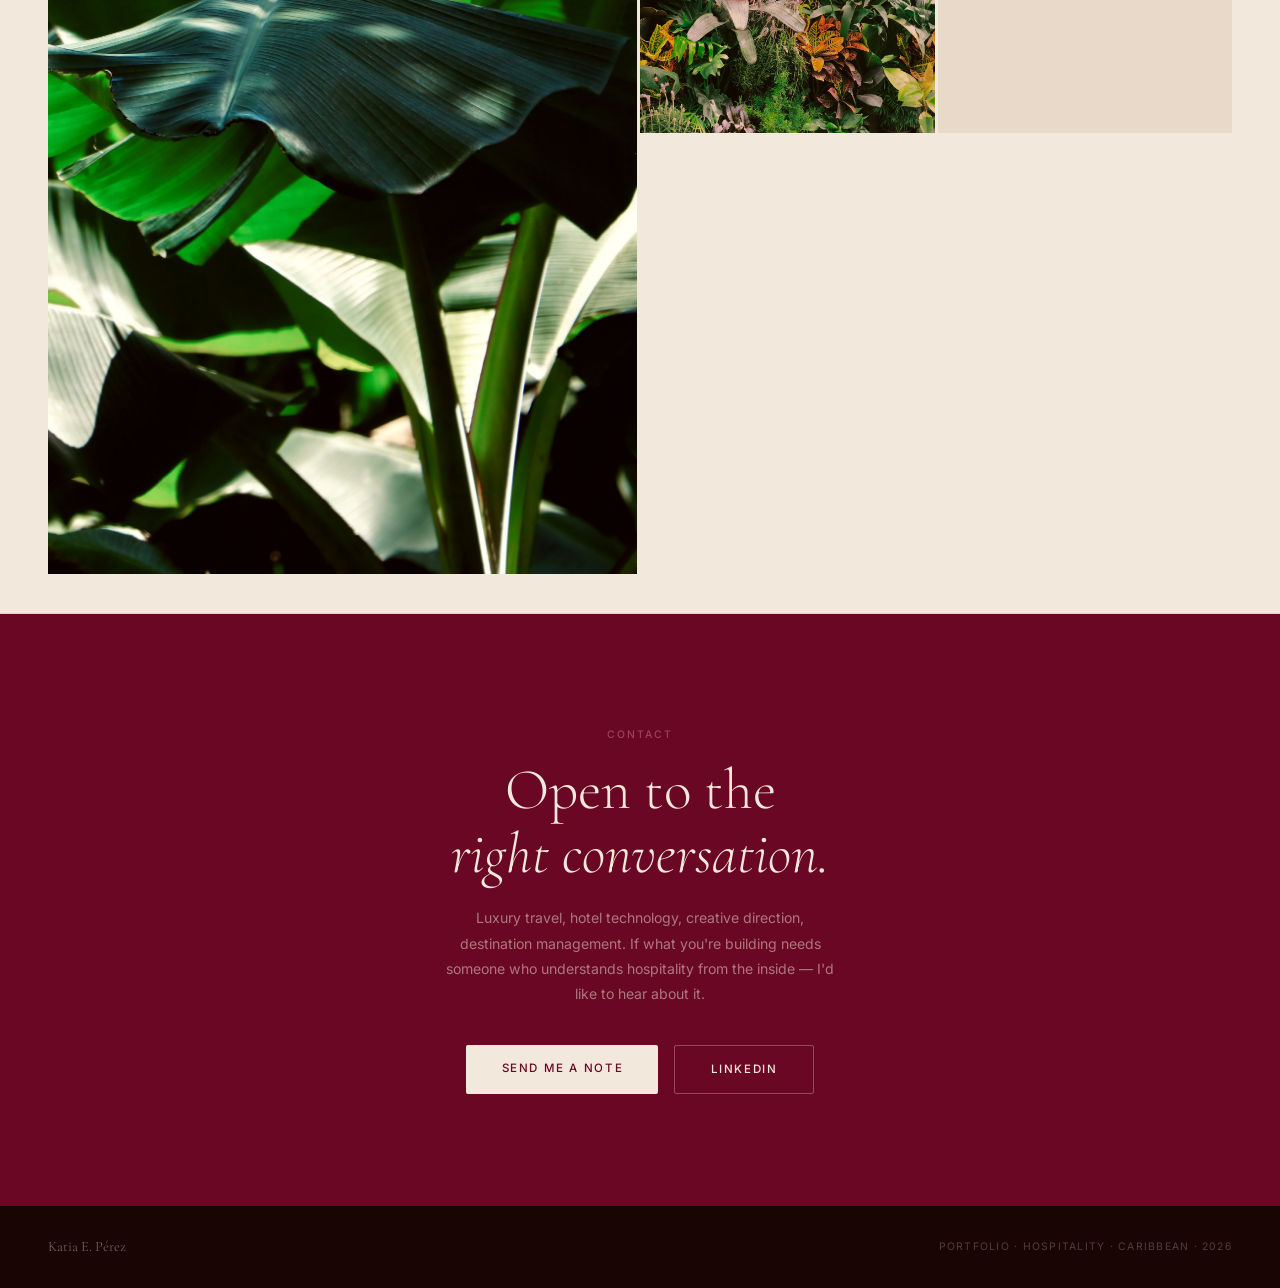
==== commit f8471d01: "Update portfolio.html" ====
--- a/portfolio.html
+++ b/portfolio.html
@@ -1079,7 +1079,7 @@
       <!-- Series 1: Couples & Family -->
       <div class="photo-series fade-in">
         <div class="series-header">
-          <span class="series-title">Couples &amp; Family</span>
+          <span class="series-title">Lifestyle Photography</span>
           <span class="series-meta">Saint Lucia · Jamaica · 2024–2025</span>
         </div>
         <div class="photo-grid g-asym">
@@ -1093,7 +1093,7 @@
                    alt="Maternity session — resort grounds, Caribbean" loading="lazy">
             </div>
             <div class="p-item wide" style="flex:1;">
-              <img src="sessions-01.jpeg"
+              <img src="photo-maternity-3.jpeg"
                    alt="Restaurant — Caribbean, 2025" loading="lazy">
             </div>
           </div>
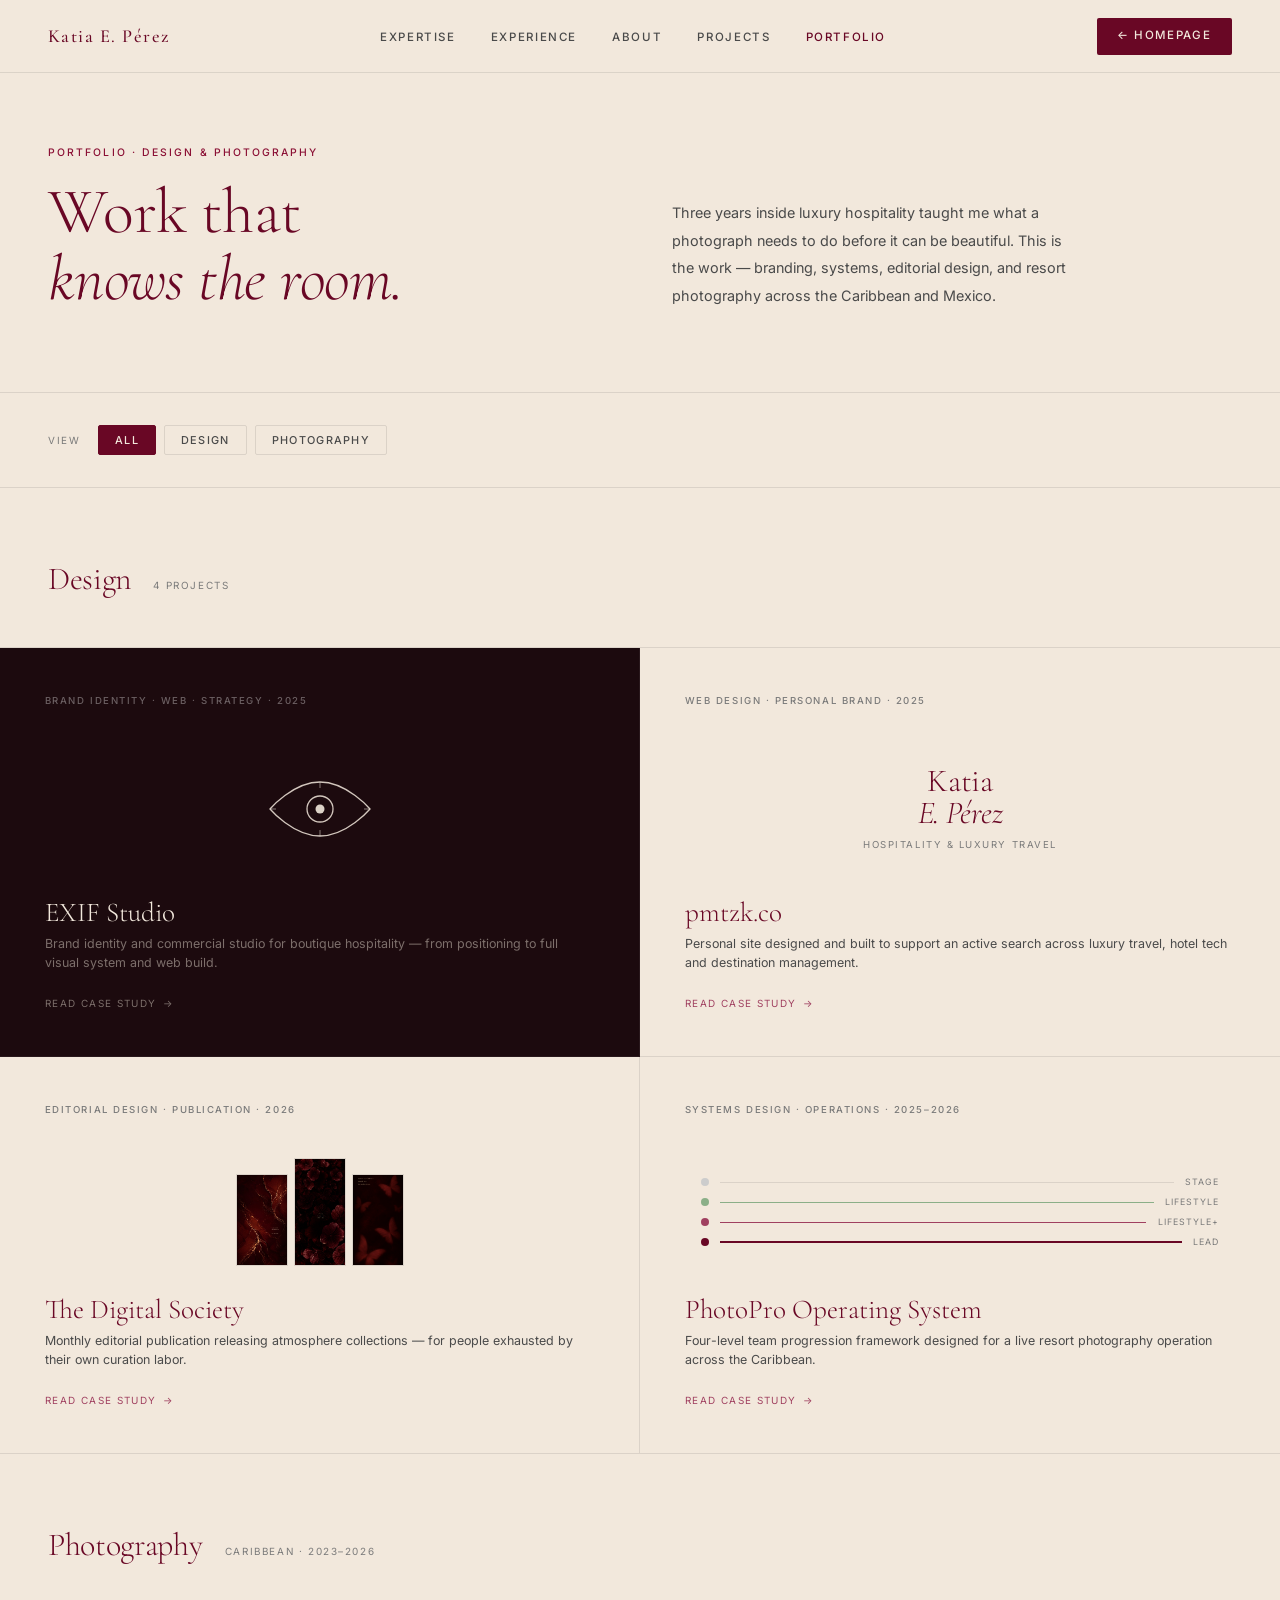
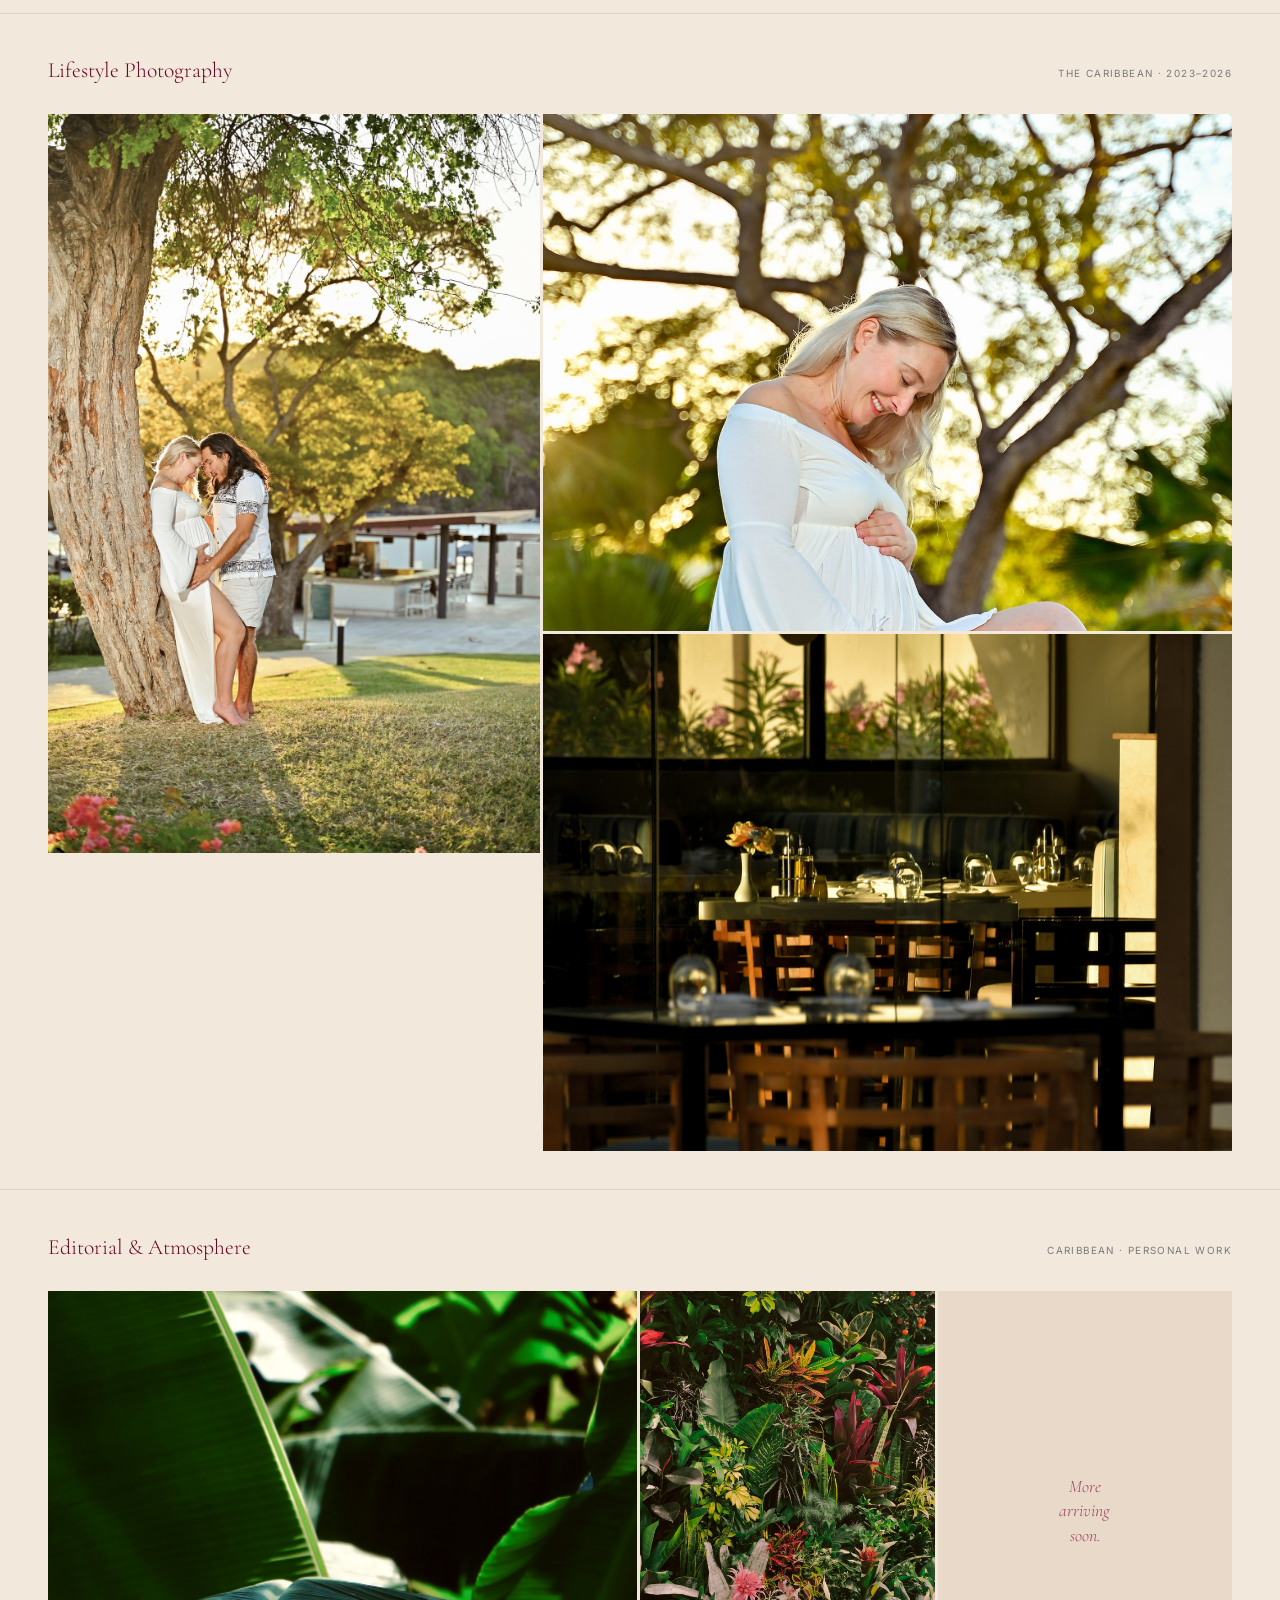
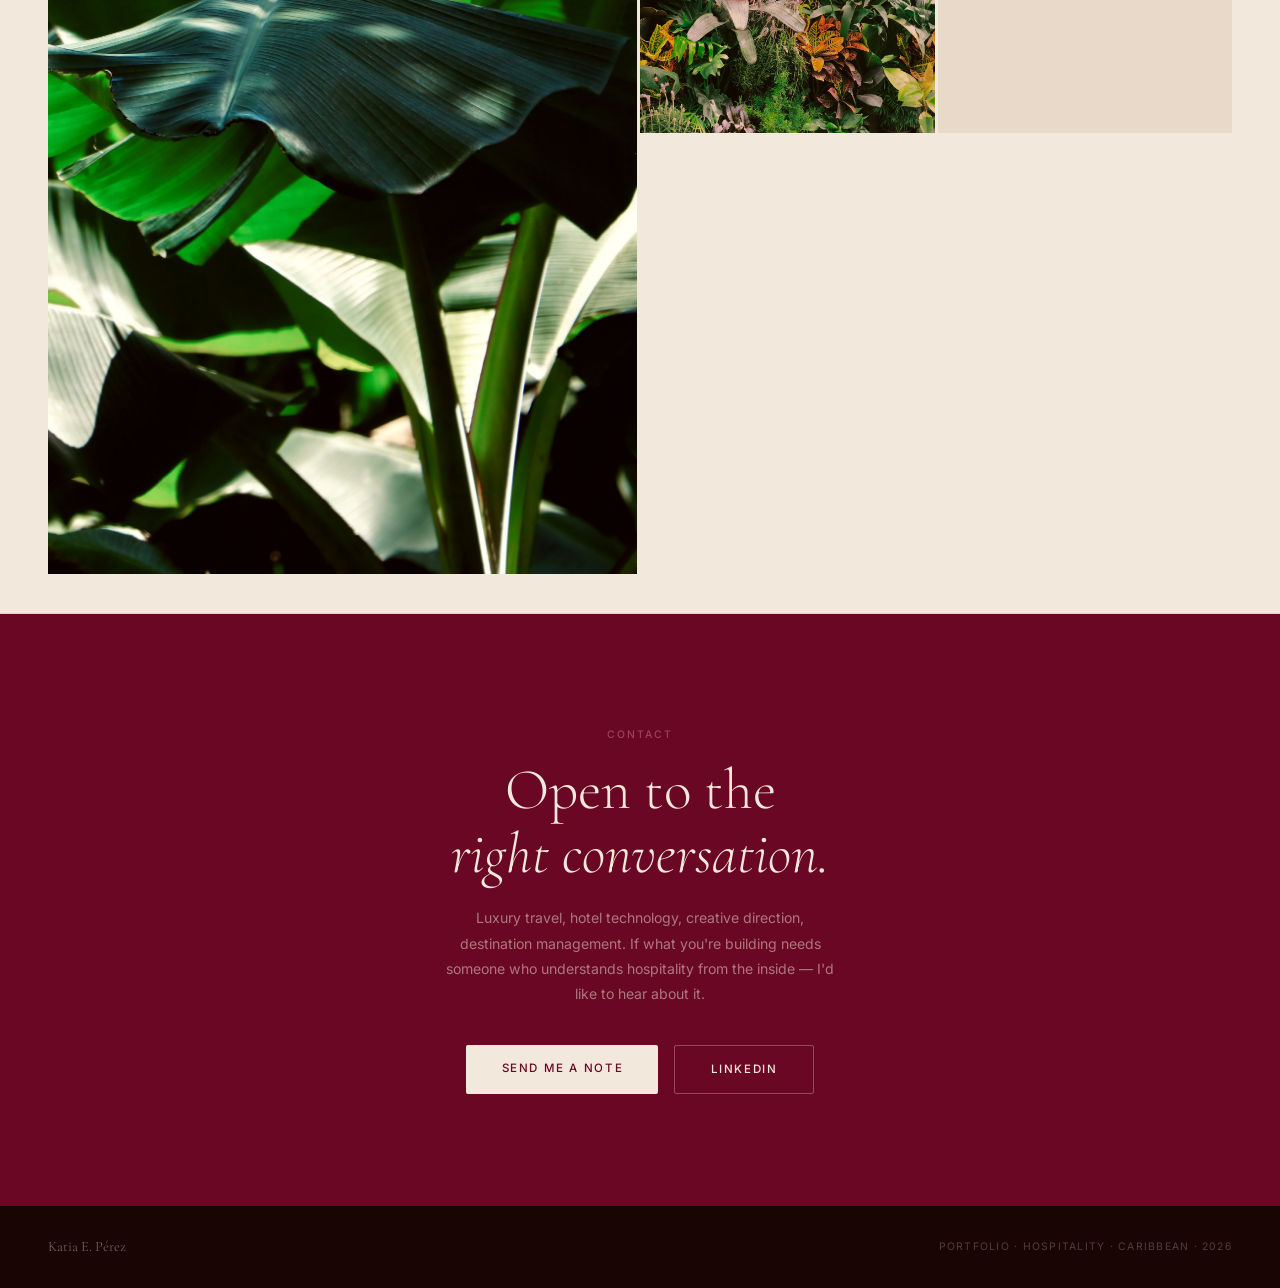
==== commit bb8b1caa: "Update portfolio.html" ====
--- a/portfolio.html
+++ b/portfolio.html
@@ -1080,7 +1080,7 @@
       <div class="photo-series fade-in">
         <div class="series-header">
           <span class="series-title">Lifestyle Photography</span>
-          <span class="series-meta">Saint Lucia · Jamaica · 2024–2025</span>
+          <span class="series-meta">The Caribbean · 2023–2026</span>
         </div>
         <div class="photo-grid g-asym">
           <div class="p-item tall">
@@ -1093,7 +1093,7 @@
                    alt="Maternity session — resort grounds, Caribbean" loading="lazy">
             </div>
             <div class="p-item wide" style="flex:1;">
-              <img src="photo-maternity-3.jpeg"
+              <img src="photo-maternity-3.JPG"
                    alt="Restaurant — Caribbean, 2025" loading="lazy">
             </div>
           </div>
